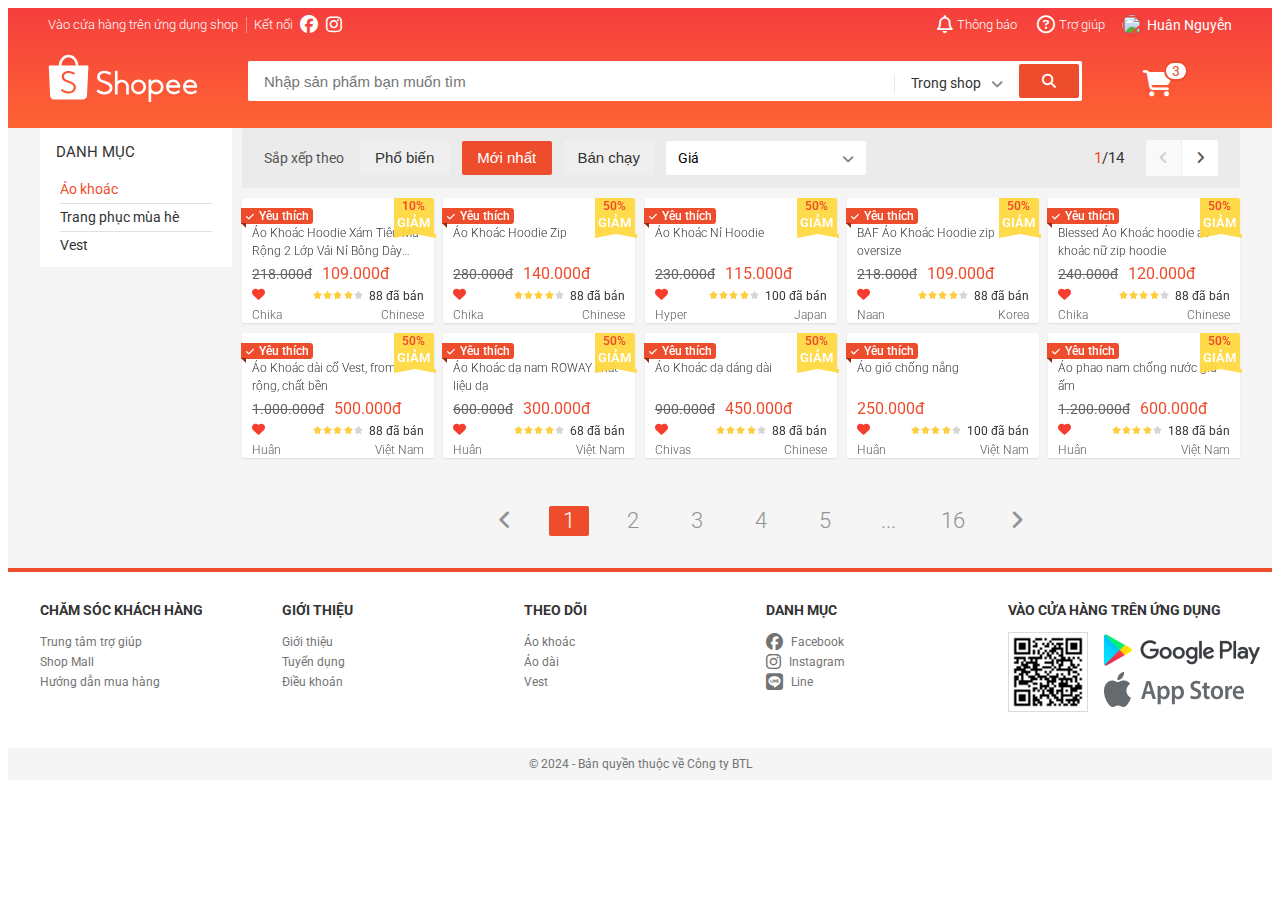
==== index.html @ 50645560 "upsrc" ====
<!DOCTYPE html>
<html lang="en">

<head>
    <meta charset="UTF-8">
    <meta name="viewport" content="width=device-width, initial-scale=1.0">
    <title>Document</title>
    <link rel="stylesheet" href="https://cdnjs.cloudflare.com/ajax/libs/normalize/8.0.1/normalize.min.css"
        integrity="sha512-NhSC1YmyruXifcj/KFRWoC561YpHpc5Jtzgvbuzx5VozKpWvQ+4nXhPdFgmx8xqexRcpAglTj9sIBWINXa8x5w=="
        crossorigin="anonymous" referrerpolicy="no-referrer" />
    <link rel="stylesheet" href="./assest/css/base.css">
    <link rel="stylesheet" href="./assest/css/main.css">
    <link rel="stylesheet" href="./assest/fonts/fontawesome-free-6.6.0-web/css/all.min.css">
    <link href="https://fonts.googleapis.com/css2?family=Roboto&display=swap" rel="stylesheet">


</head>

<body>
    <!-- BEM : block element modifier -->
    <div class="app">
        <header class="header">
            <div class="grid">
                <nav class="header__navbar">
                    <ul class="header__navbar-list">
                        <li class="header__navbar-item header__navbar-item--has-qr header__navbar-item--separate">
                            Vào cửa hàng trên ứng dụng shop
                            <div class="header__qr">
                                <img src="./assest/img/qrcode.png" alt="QR code" class="header__qr-img">
                                <div class="header__qr-apps">
                                    <a href="" class="header__qr-link">
                                        <img src="./assest/img/ggplay.png" alt="Google Play" class="header__qr-download-img">
                                    </a>
                                    <a href="" class="header__qr-link">
                                        <img src="./assest/img/appstore.png" alt="appstore" class="header__qr-download-img">
                                    </a>
                                </div>
                            </div>
                        </li>

                        <li class="header__navbar-item ">
                            <span class="header__navbar-title--no-pointer"> Kết nối</span>
                            <a href="https://www.facebook.com/huan.nguyen.23" class="header__navbar-icon-link">
                                <i class=" header__navbar-icon fa-brands fa-facebook"></i>
                            </a>
                            <a href="https://www.instagram.com/huan.nguyen.23/" class="header__navbar-icon-link">
                                <i class=" header__navbar-icon fa-brands fa-instagram"></i>
                            </a>
                        </li>
                    </ul>
    
                    <ul class="header__navbar-list">
                        <li class="header__navbar-item header__navbar-item--has-notify">
                            <a href="#" class="item-link">
                                <i class=" header__navbar-icon far fa-bell"></i>
                                Thông báo
                            </a>
                            <div class="header__notify">
                                <header class="header__notify-header">
                                    <h3>Thông báo mới</h3>
                                </header>
                                <ul class="header__notify-list">
                                    <li  class="header__notify-item  header__notify-item--viewed">
                                        <a href="" class="header__notify-link">
                                            <img src="https://cdnbiz.abphotos.link/photos/resized/200x120/83-1580794352-myphamohui-lgvina.png" alt="" class="header__notify-img">
                                            <div class="header__notify-info">
                                                <span class="header__notify-name"> Rau sạch quê</span>
                                                <span class="header__notify-descriotion"> Mô tả rau sạch nhà vườn</span> 
                                            </div>
                                        </a>
                                    </li>
                                    <li  class="header__notify-item  header__notify-item--viewed">
                                        <a href="" class="header__notify-link">
                                            <img src="https://cdnbiz.abphotos.link/photos/resized/200x120/83-1580794352-myphamohui-lgvina.png" alt="" class="header__notify-img">
                                            <div class="header__notify-info">
                                                <span class="header__notify-name"> Rau sạch quê</span>
                                                <span class="header__notify-descriotion"> Mô tả rau sạch nhà vườn</span> 
                                            </div>
                                        </a>
                                    </li>
                                </ul>
                                <footer class="header__notify-footer">
                                    <a href="" class="header__notify-footer-btn">Xem tất cả</a>
                                </footer>
                            </div>
                        </li>
                        <li class="header__navbar-item">
                            <a href="#" class="item-link">
                                <i class=" header__navbar-icon far fa-question-circle"></i>
                                Trợ giúp
                            </a>
                        </li>
                        <!-- <li class="header__navbar-item  header__navbar-item--strong  header__navbar-item--separate">Đăng Ký</li>
                        <li class="header__navbar-item  header__navbar-item--strong  ">Đăng Nhập</li> -->
                        <li class="header__navbar-item header__navbar-user">
                            <img src="https://down-vn.img.susercontent.com/file/vn-11134226-7r98o-lpgrcsjmv8t759_tn" alt="" class="header__navbar-user-img">
                            <span class="header__navbar-user-name">Huân Nguyễn</span>
                            
                            <ul class="header__navbar-user-menu">
                                <li class="header__navbar-user-item">
                                    <a href="">Tài khoản của tôi</a>
                                </li>
                                <li class="header__navbar-user-item">
                                    <a href="">Địa chỉ của tôi</a>
                                </li>
                                <li class="header__navbar-user-item">
                                    <a href="">Đơn mua</a>
                                </li>
                                <li class="header__navbar-user-item header__navbar-user-item--separate">
                                    <a href="">Đăng xuất</a>
                                </li>
                            </ul>
                        </li>
                    </ul>
                </nav>
                <!-- Header with search -->
                <div class="header-with-search">
                    <div class="header__logo">
                        <a href="/" class="header__logo-link">
                            <svg class="header__logo-img" viewBox="0 0 192 65" >
                                <g fill-rule="evenodd">
                                    <path fill="#fff" d="M35.6717403 44.953764c-.3333497 2.7510509-2.0003116 4.9543414-4.5823845 6.0575984-1.4379707.6145919-3.36871.9463856-4.896954.8421628-2.3840266-.0911143-4.6237865-.6708937-6.6883352-1.7307424-.7375522-.3788551-1.8370513-1.1352759-2.6813095-1.8437757-.213839-.1790053-.239235-.2937577-.0977428-.4944671.0764015-.1151823.2172535-.3229831.5286218-.7791994.45158-.6616533.5079208-.7446018.5587128-.8221779.14448-.2217688.3792333-.2411091.6107855-.0588804.0243289.0189105.0243289.0189105.0426824.0333083.0379873.0294402.0379873.0294402.1276204.0990653.0907002.0706996.14448.1123887.166248.1287205 2.2265285 1.7438508 4.8196989 2.7495466 7.4376251 2.8501162 3.6423042-.0496401 6.2615109-1.6873341 6.7308041-4.2020035.5160305-2.7675977-1.6565047-5.1582742-5.9070334-6.4908212-1.329344-.4166762-4.6895175-1.7616869-5.3090528-2.1250697-2.9094471-1.7071043-4.2697358-3.9430584-4.0763845-6.7048539.296216-3.8283059 3.8501677-6.6835796 8.340785-6.702705 2.0082079-.004083 4.0121475.4132378 5.937338 1.2244562.6816382.2873109 1.8987274.9496089 2.3189359 1.2633517.2420093.1777159.2898136.384872.1510957.60836-.0774686.12958-.2055158.3350171-.4754821.7632974l-.0029878.0047276c-.3553311.5640922-.3664286.5817134-.447952.7136572-.140852.2144625-.3064598.2344475-.5604202.0732783-2.0600669-1.3839063-4.3437898-2.0801572-6.8554368-2.130442-3.126914.061889-5.4706057 1.9228561-5.6246892 4.4579402-.0409751 2.2896772 1.676352 3.9613243 5.3858811 5.2358503 7.529819 2.4196871 10.4113092 5.25648 9.869029 9.7292478M26.3725216 5.42669372c4.9022893 0 8.8982174 4.65220288 9.0851664 10.47578358H17.2875686c.186949-5.8235807 4.1828771-10.47578358 9.084953-10.47578358m25.370857 11.57065968c0-.6047069-.4870064-1.0948761-1.0875481-1.0948761h-11.77736c-.28896-7.68927544-5.7774923-13.82058185-12.5059489-13.82058185-6.7282432 0-12.2167755 6.13130641-12.5057355 13.82058185l-11.79421958.0002149c-.59136492.0107446-1.06748731.4968309-1.06748731 1.0946612 0 .0285807.00106706.0569465.00320118.0848825H.99995732l1.6812605 37.0613963c.00021341.1031483.00405483.2071562.01173767.3118087.00170729.0236381.003628.0470614.00554871.0704847l.00362801.0782207.00405483.004083c.25545428 2.5789222 2.12707837 4.6560709 4.67201764 4.7519129l.00576212.0055872h37.4122078c.0177132.0002149.0354264.0004298.0531396.0004298.0177132 0 .0354264-.0002149.0531396-.0004298h.0796027l.0017073-.0015043c2.589329-.0706995 4.6867431-2.1768587 4.9082648-4.787585l.0012805-.0012893.0017073-.0350275c.0021341-.0275062.0040548-.0547975.0057621-.0823037.0040548-.065757.0068292-.1312992.0078963-.1964115l1.8344904-37.207738h-.0012805c.001067-.0186956.0014939-.0376062.0014939-.0565167M176.465457 41.1518926c.720839-2.3512494 2.900423-3.9186779 5.443734-3.9186779 2.427686 0 4.739107 1.6486899 5.537598 3.9141989l.054826.1556978h-11.082664l.046506-.1512188zm13.50267 3.4063683c.014933.0006399.014933.0006399.036906.0008531.021973-.0002132.021973-.0002132.044372-.0008531.53055-.0243144.950595-.4766911.950595-1.0271786 0-.0266606-.000853-.0496953-.00256-.0865936.000427-.0068251.000427-.020262.000427-.0635588 0-5.1926268-4.070748-9.4007319-9.09145-9.4007319-5.020488 0-9.091235 4.2081051-9.091235 9.4007319 0 .3871116.022399.7731567.067838 1.1568557l.00256.0204753.01408.1013102c.250022 1.8683731 1.047233 3.5831812 2.306302 4.9708108-.00064-.0006399.00064.0006399.007253.0078915 1.396026 1.536289 3.291455 2.5833031 5.393601 2.9748936l.02752.0053321v-.0027727l.13653.0228215c.070186.0119439.144211.0236746.243409.039031 2.766879.332724 5.221231-.0661182 7.299484-1.1127057.511777-.2578611.971928-.5423827 1.37064-.8429007.128211-.0968312.243622-.1904632.34346-.2781231.051412-.0452164.092372-.083181.114131-.1051493.468898-.4830897.498124-.6543572.215249-1.0954297-.31146-.4956734-.586228-.9179769-.821744-1.2675504-.082345-.1224254-.154023-.2267215-.214396-.3133151-.033279-.0475624-.033279-.0475624-.054399-.0776356-.008319-.0117306-.008319-.0117306-.013866-.0191956l-.00256-.0038391c-.256208-.3188605-.431565-.3480805-.715933-.0970445-.030292.0268739-.131624.1051493-.14997.1245582-1.999321 1.775381-4.729508 2.3465571-7.455854 1.7760208-.507724-.1362888-.982595-.3094759-1.419919-.5184948-1.708127-.8565509-2.918343-2.3826022-3.267563-4.1490253l-.02752-.1394881h13.754612zM154.831964 41.1518926c.720831-2.3512494 2.900389-3.9186779 5.44367-3.9186779 2.427657 0 4.739052 1.6486899 5.537747 3.9141989l.054612.1556978h-11.082534l.046505-.1512188zm13.502512 3.4063683c.015146.0006399.015146.0006399.037118.0008531.02176-.0002132.02176-.0002132.044159-.0008531.530543-.0243144.950584-.4766911.950584-1.0271786 0-.0266606-.000854-.0496953-.00256-.0865936.000426-.0068251.000426-.020262.000426-.0635588 0-5.1926268-4.070699-9.4007319-9.091342-9.4007319-5.020217 0-9.091343 4.2081051-9.091343 9.4007319 0 .3871116.022826.7731567.068051 1.1568557l.00256.0204753.01408.1013102c.250019 1.8683731 1.04722 3.5831812 2.306274 4.9708108-.00064-.0006399.00064.0006399.007254.0078915 1.396009 1.536289 3.291417 2.5833031 5.393538 2.9748936l.027519.0053321v-.0027727l.136529.0228215c.070184.0119439.144209.0236746.243619.039031 2.766847.332724 5.22117-.0661182 7.299185-1.1127057.511771-.2578611.971917-.5423827 1.370624-.8429007.128209-.0968312.243619-.1904632.343456-.2781231.051412-.0452164.09237-.083181.11413-.1051493.468892-.4830897.498118-.6543572.215246-1.0954297-.311457-.4956734-.586221-.9179769-.821734-1.2675504-.082344-.1224254-.154022-.2267215-.21418-.3133151-.033492-.0475624-.033492-.0475624-.054612-.0776356-.008319-.0117306-.008319-.0117306-.013866-.0191956l-.002346-.0038391c-.256419-.3188605-.431774-.3480805-.716138-.0970445-.030292.0268739-.131623.1051493-.149969.1245582-1.999084 1.775381-4.729452 2.3465571-7.455767 1.7760208-.507717-.1362888-.982582-.3094759-1.419902-.5184948-1.708107-.8565509-2.918095-2.3826022-3.267311-4.1490253l-.027733-.1394881h13.754451zM138.32144123 49.7357905c-3.38129629 0-6.14681004-2.6808521-6.23169343-6.04042014v-.31621743c.08401943-3.35418649 2.85039714-6.03546919 6.23169343-6.03546919 3.44242097 0 6.23320537 2.7740599 6.23320537 6.1960534 0 3.42199346-2.7907844 6.19605336-6.23320537 6.19605336m.00172791-15.67913203c-2.21776751 0-4.33682838.7553485-6.03989586 2.140764l-.19352548.1573553V34.6208558c0-.4623792-.0993546-.56419733-.56740117-.56419733h-2.17651376c-.47409424 0-.56761716.09428403-.56761716.56419733v27.6400724c0 .4539841.10583425.5641973.56761716.5641973h2.17651376c.46351081 0 .56740117-.1078454.56740117-.5641973V50.734168l.19352548.1573553c1.70328347 1.3856307 3.82234434 2.1409792 6.03989586 2.1409792 5.27140956 0 9.54473746-4.2479474 9.54473746-9.48802964 0-5.239867-4.2733279-9.48781439-9.54473746-9.48781439M115.907646 49.5240292c-3.449458 0-6.245805-2.7496948-6.245805-6.1425854 0-3.3928907 2.79656-6.1427988 6.245805-6.1427988 3.448821 0 6.24538 2.7499081 6.24538 6.1427988 0 3.3926772-2.796346 6.1425854-6.24538 6.1425854m.001914-15.5438312c-5.28187 0-9.563025 4.2112903-9.563025 9.4059406 0 5.1944369 4.281155 9.4059406 9.563025 9.4059406 5.281657 0 9.562387-4.2115037 9.562387-9.4059406 0-5.1946503-4.280517-9.4059406-9.562387-9.4059406M94.5919049 34.1890939c-1.9281307 0-3.7938902.6198995-5.3417715 1.7656047l-.188189.1393105V23.2574169c0-.4254677-.1395825-.5643476-.5649971-.5643476h-2.2782698c-.4600414 0-.5652122.1100273-.5652122.5643476v29.2834155c0 .443339.1135587.5647782.5652122.5647782h2.2782698c.4226187 0 .5649971-.1457701.5649971-.5647782v-9.5648406c.023658-3.011002 2.4931278-5.4412923 5.5299605-5.4412923 3.0445753 0 5.516841 2.4421328 5.5297454 5.4630394v9.5430935c0 .4844647.0806524.5645628.5652122.5645628h2.2726775c.481764 0 .565212-.0824666.565212-.5645628v-9.5710848c-.018066-4.8280677-4.0440197-8.7806537-8.9328471-8.7806537M62.8459442 47.7938061l-.0053397.0081519c-.3248668.4921188-.4609221.6991347-.5369593.8179812-.2560916.3812097-.224267.551113.1668119.8816949.91266.7358184 2.0858968 1.508535 2.8774525 1.8955369 2.2023021 1.076912 4.5810275 1.646045 7.1017886 1.6975309 1.6283921.0821628 3.6734936-.3050536 5.1963734-.9842376 2.7569891-1.2298679 4.5131066-3.6269626 4.8208863-6.5794607.4985136-4.7841067-2.6143125-7.7747902-10.6321784-10.1849709l-.0021359-.0006435c-3.7356476-1.2047686-5.4904836-2.8064071-5.4911243-5.0426086.1099976-2.4715346 2.4015793-4.3179454 5.4932602-4.4331449 2.4904317.0062212 4.6923065.6675996 6.8557356 2.0598624.4562232.2767364.666607.2256796.9733188-.172263.035242-.0587797.1332787-.2012238.543367-.790093l.0012815-.0019308c.3829626-.5500403.5089793-.7336731.5403767-.7879478.258441-.4863266.2214903-.6738208-.244985-1.0046173-.459427-.3290803-1.7535544-1.0024722-2.4936356-1.2978721-2.0583439-.8211991-4.1863175-1.2199998-6.3042524-1.1788111-4.8198184.1046878-8.578747 3.2393171-8.8265087 7.3515337-.1572005 2.9703036 1.350301 5.3588174 4.5000778 7.124567.8829712.4661613 4.1115618 1.6865902 5.6184225 2.1278667 4.2847814 1.2547527 6.5186944 3.5630343 6.0571315 6.2864205-.4192725 2.4743234-3.0117991 4.1199394-6.6498372 4.2325647-2.6382344-.0549182-5.2963324-1.0217793-7.6043603-2.7562084-.0115337-.0083664-.0700567-.0519149-.1779185-.1323615-.1516472-.1130543-.1516472-.1130543-.1742875-.1300017-.4705335-.3247898-.7473431-.2977598-1.0346184.1302162-.0346012.0529875-.3919333.5963776-.5681431.8632459"></path>
                                </g>
                            </svg>
                        </a>
                    </div>

                    <div class="header__search">
                        <div class="header__search-input-wrap">
                            <input type="text" class="header__search-input" placeholder="Nhập sản phẩm bạn muốn tìm">
                            <!-- Search history -->
                            <div class="header__search-history">
                                <h3 class="header__search-history-heading">Lịch sử tìm kiếm</h3>
                                <ul class="header__search-history-list">
                                    <li class="header__search-history-item">
                                        <a href="">Kem dưỡng da</a>
                                    </li>
                                    <li class="header__search-history-item">
                                        <a href="">Kem trị mụn</a>
                                    </li>
                                </ul>
                            </div>
                        </div>
                        <div class="header__search-select">
                            <span class="header__search-select-label">Trong shop</span>
                            <i class="header__search-select-icon fas fa-angle-down"></i>

                            <ul class="header__search-option">
                                <li class="header__search-option-item header__search-option-item--active">
                                    <span>Trong shop</span>
                                    <i class="fas fa-check"></i>
                                </li>

                                <li class="header__search-option-item">
                                    <span>Ngoài shop</span>
                                    <i class="fas fa-check"></i>
                                </li>
                            </ul>
                        </div>

                        <button class="header__search-btn">
                            <i class="header__search-btn-icon fas fa-search"></i>
                        </button>
                    </div>
                    <!-- Cart layout -->
                    <div class="header__cart">
                        <div class="header__cart-wrap">
                            <i class="header__cart-icon fas fa-shopping-cart"></i>
                            <span class="header__cart-notice">3</span>

                            <!-- No cart: header__cart-list--no-cart -->
                            <div class="header__cart-list ">
                                <img src="./assest/img/no_cart.png" alt="" class="header__cart-no-cart-img">
                                <span class="header__cart-list-no-cart-msg">
                                    Chưa có sản phẩm
                                </span>

                                <h4 class="header__cart-heading">Sản phẩm đã thêm vào giỏ</h4>
                                <ul class="header__cart-list-item">
                                    <!-- Cart item -->
                                    <li class="header__cart-item">
                                        <img src="./assest/img/ao_polo.png" alt="" class="header__cart-img">
                                        <div class="header__cart-item-info">
                                            <div class="header__cart-item-head">
                                                <h5 class="header__cart-item-name">Áo polo</h5>
                                               <div class="header__cart-item-price-wrap">
                                                    <span class="header__cart-item-price">500.000đ</span>
                                                    <span class="header__cart-item-multiply">x</span>
                                                    <span class="header__cart-item-qnt">2</span>
                                               </div>
                                            </div>
                                            <div class="header__cart-item-body">
                                                <span class="header__cart-item-description">
                                                    Phân loại: Bạc
                                                </span>
                                                <span class="header__cart-item-remove">xóa</span>
                                            </div>
                                        </div>
                                    </li>
                                    <li class="header__cart-item">
                                        <img src="./assest/img/mult.png" alt="" class="header__cart-img">
                                        <div class="header__cart-item-info">
                                            <div class="header__cart-item-head">
                                                <h5 class="header__cart-item-name">Mũ sky</h5>
                                               <div class="header__cart-item-price-wrap">
                                                    <span class="header__cart-item-price">150.000đ</span>
                                                    <span class="header__cart-item-multiply">x</span>
                                                    <span class="header__cart-item-qnt">1</span>
                                               </div>
                                            </div>
                                            <div class="header__cart-item-body">
                                                <span class="header__cart-item-description">
                                                    Phân loại: Bạc
                                                </span>
                                                <span class="header__cart-item-remove">xóa</span>
                                            </div>
                                        </div>
                                    </li>
                                    <li class="header__cart-item">
                                        <img src="./assest/img/aol1.png" alt="" class="header__cart-img">
                                        <div class="header__cart-item-info">
                                            <div class="header__cart-item-head">
                                                <h5 class="header__cart-item-name">Áo thun</h5>
                                               <div class="header__cart-item-price-wrap">
                                                    <span class="header__cart-item-price">400.000đ</span>
                                                    <span class="header__cart-item-multiply">x</span>
                                                    <span class="header__cart-item-qnt">2</span>
                                               </div>
                                            </div>
                                            <div class="header__cart-item-body">
                                                <span class="header__cart-item-description">
                                                    Phân loại: Bạc
                                                </span>
                                                <span class="header__cart-item-remove">xóa</span>
                                            </div>
                                        </div>
                                    </li>
                                    <li class="header__cart-item">
                                        <img src="./assest/img/so_mi.png" alt="" class="header__cart-img">
                                        <div class="header__cart-item-info">
                                            <div class="header__cart-item-head">
                                                <h5 class="header__cart-item-name">Áo sơ mi kiểu Âu</h5>
                                               <div class="header__cart-item-price-wrap">
                                                    <span class="header__cart-item-price">1000.000đ</span>
                                                    <span class="header__cart-item-multiply">x</span>
                                                    <span class="header__cart-item-qnt">1</span>
                                               </div>
                                            </div>
                                            <div class="header__cart-item-body">
                                                <span class="header__cart-item-description">
                                                    Phân loại: Vàng
                                                </span>
                                                <span class="header__cart-item-remove">xóa</span>
                                            </div>
                                        </div>
                                    </li>
                                    <li class="header__cart-item">
                                        <img src="./assest/img/quan_jean.png" alt="" class="header__cart-img">
                                        <div class="header__cart-item-info">
                                            <div class="header__cart-item-head">
                                                <h5 class="header__cart-item-name">Quần jean</h5>
                                               <div class="header__cart-item-price-wrap">
                                                    <span class="header__cart-item-price">450.000đ</span>
                                                    <span class="header__cart-item-multiply">x</span>
                                                    <span class="header__cart-item-qnt">1</span>
                                               </div>
                                            </div>
                                            <div class="header__cart-item-body">
                                                <span class="header__cart-item-description">
                                                    Phân loại: Vàng
                                                </span>
                                                <span class="header__cart-item-remove">xóa</span>
                                            </div>
                                        </div>
                                    </li>
                                    <li class="header__cart-item">
                                        <img src="./assest/img/ao_polo.png" alt="" class="header__cart-img">
                                        <div class="header__cart-item-info">
                                            <div class="header__cart-item-head">
                                                <h5 class="header__cart-item-name">Áo polonam</h5>
                                               <div class="header__cart-item-price-wrap">
                                                    <span class="header__cart-item-price">550.000đ</span>
                                                    <span class="header__cart-item-multiply">x</span>
                                                    <span class="header__cart-item-qnt">1</span>
                                               </div>
                                            </div>
                                            <div class="header__cart-item-body">
                                                <span class="header__cart-item-description">
                                                    Phân loại: Bạc
                                                </span>
                                                <span class="header__cart-item-remove">xóa</span>
                                            </div>
                                        </div>
                                    </li>
                                </ul>

                                <a href="#" class="header__cart-view-cart btn btn--primary">Xem giỏ hàng</a>
                            </div>
                        </div>
                        
                    </div>
                </div>
            </div>
        </header>

        <div class="app__container">
            <div class="grid">
                <div class="grid__row app__content">
                    <div class="grid__column-2">
                        <nav class="category">
                            <h3 class="category__heading"> Danh mục</h3>
            
                            <ul class="category-list">
                                <li class="category-item category-item--active">
                                    <a href="" class="category-item__link">Áo khoác</a>
                                </li>
                                <li class="category-item">
                                    <a href="" class="category-item__link">Trang phục mùa hè </a>
                                </li>
                                <li class="category-item">
                                    <a href="" class="category-item__link">Vest</a>
                                </li>
                            </ul>
                        </nav>
                    </div>

                    <div class="grid__column-10">
                        <div class="home-filter">
                            <span class="home-filter__label">Sắp xếp theo</span>
                            <button class="home-filter__btn btn">Phổ biến</button>
                            <button class="home-filter__btn btn btn--primary">Mới nhất</button>
                            <button class="home-filter__btn btn">Bán chạy</button>

                            <div class="select-input">
                                <span class="select-input__label">Giá</span>
                                <i class="select-input__icon fas fa-angle-down"></i>
                                
                                <!-- List options -->
                                <ul class="select-input__list">
                                    <li class="select-input__item">
                                        <a href="" class="select-input__link">Giá: Thấp đến cao </a>
                                    </li>
                                    <li class="select-input__item">
                                        <a href="" class="select-input__link">Giá: Cao đến thấp </a>
                                    </li>
                                </ul>
                            </div>

                            <div class="home-filter__page">
                                <span class="home-filter__page-num">
                                    <span class="home-filter__page-current">1</span>/14
                                </span>

                                <div class="home-filter__page-control">
                                    <a href="" class="home-filter__page-btn home-filter__page-btn--disabled">
                                        <i class="home-filter__page-icon fas fa-angle-left"></i>                                
                                    </a>
                                    <a href="" class="home-filter__page-btn">
                                        <i class="home-filter__page-icon fas fa-angle-right"></i>                                
                                    </a>
                                </div>
                            </div>
                        </div>

                        <div class="home-product">
                            <!-- Frid -> Row ->Column -->
                            <div class="grid__row">
                                <!-- Product item -->
                                <div class="grid__column-2-4">
                                    <a class="home-product-item" href="#">
                                        <img src="https://down-vn.img.susercontent.com/file/vn-11134201-7r98o-lz706egcjfs14b_tn.webp" alt="" class="home-product-item__img">
                                        <h4 class="home-product-item__name"> Áo Khoác Hoodie Xám Tiêu Mũ Rộng 2 Lớp Vải Nỉ Bông Dày Dặn Cao Cấp</h4>
                                        <div class="home-product-item__price">
                                            <span class="home-product-item__price-old">218.000đ</span>
                                            <span class="home-product-item__price-current">109.000đ</span>
                                        </div>
                                        <div class="home-product-item__action">
                                            <span class="home-product-item__heart  home-product-item__heart--liked">
                                                <i class="home-product-item__heart-icon-fill fas fa-heart"></i>
                                                <i class="home-product-item__heart-icon-empty far fa-heart"></i>
                                            </span>
                                            <div class="home-product-item__rating">
                                                <i class=" home-product-item__star--gold fas fa-star"></i>
                                                <i class=" home-product-item__star--gold fas fa-star"></i>
                                                <i class=" home-product-item__star--gold fas fa-star"></i>
                                                <i class=" home-product-item__star--gold fas fa-star"></i>
                                                <i class="fas fa-star"></i>
                                            </div>
                                            <span class="home-product-item__sold">88 đã bán</span>
                                        </div>
                                        <div class="home-product-item__origin">
                                            <span class="home-product-item__brand">Chika</span>
                                            <span class="home-product-item__origin-name">Chinese</span>
                                        </div>
                                        <div class="home-product-item__favourite">
                                            <i class="fas fa-check"></i>
                                            <span>Yêu thích</span>
                                        </div>
                                        <div class="home-product-item__sale-off">
                                            <span class="home-product-item__sale-off-percent">10%</span>
                                            <span class="home-product-item__sale-off-label">GIẢM</span>
                                        </div>
                                    </a>
                                </div>
                                
                                <div class="grid__column-2-4">
                                    <a class="home-product-item" href="#">
                                        <img src="https://down-vn.img.susercontent.com/file/vn-11134207-7r98o-lzf19x0hjo9t24_tn.webp" alt="" class="home-product-item__img">
                                        <h4 class="home-product-item__name"> Áo Khoác Hoodie Zip</h4>
                                        <div class="home-product-item__price">
                                            <span class="home-product-item__price-old">280.000đ</span>
                                            <span class="home-product-item__price-current">140.000đ</span>
                                        </div>
                                        <div class="home-product-item__action">
                                            <span class="home-product-item__heart  home-product-item__heart--liked">
                                                <i class="home-product-item__heart-icon-fill fas fa-heart"></i>
                                                <i class="home-product-item__heart-icon-empty far fa-heart"></i>
                                            </span>
                                            <div class="home-product-item__rating">
                                                <i class=" home-product-item__star--gold fas fa-star"></i>
                                                <i class=" home-product-item__star--gold fas fa-star"></i>
                                                <i class=" home-product-item__star--gold fas fa-star"></i>
                                                <i class=" home-product-item__star--gold fas fa-star"></i>
                                                <i class="fas fa-star"></i>
                                            </div>
                                            <span class="home-product-item__sold">88 đã bán</span>
                                        </div>
                                        <div class="home-product-item__origin">
                                            <span class="home-product-item__brand">Chika</span>
                                            <span class="home-product-item__origin-name">Chinese</span>
                                        </div>
                                        <div class="home-product-item__favourite">
                                            <i class="fas fa-check"></i>
                                            <span>Yêu thích</span>
                                        </div>
                                        <div class="home-product-item__sale-off">
                                            <span class="home-product-item__sale-off-percent">50%</span>
                                            <span class="home-product-item__sale-off-label">GIẢM</span>
                                        </div>
                                    </a>
                                </div>
                                <div class="grid__column-2-4">
                                    <a class="home-product-item" href="#">
                                        <img src="https://down-vn.img.susercontent.com/file/vn-11134201-7r98o-lz03to6kw2mlec_tn.webp" alt="" class="home-product-item__img">
                                        <h4 class="home-product-item__name"> Áo Khoác Nỉ Hoodie</h4>
                                        <div class="home-product-item__price">
                                            <span class="home-product-item__price-old">230.000đ</span>
                                            <span class="home-product-item__price-current">115.000đ</span>
                                        </div>
                                        <div class="home-product-item__action">
                                            <span class="home-product-item__heart  home-product-item__heart--liked">
                                                <i class="home-product-item__heart-icon-fill fas fa-heart"></i>
                                                <i class="home-product-item__heart-icon-empty far fa-heart"></i>
                                            </span>
                                            <div class="home-product-item__rating">
                                                <i class=" home-product-item__star--gold fas fa-star"></i>
                                                <i class=" home-product-item__star--gold fas fa-star"></i>
                                                <i class=" home-product-item__star--gold fas fa-star"></i>
                                                <i class=" home-product-item__star--gold fas fa-star"></i>
                                                <i class="fas fa-star"></i>
                                            </div>
                                            <span class="home-product-item__sold">100 đã bán</span>
                                        </div>
                                        <div class="home-product-item__origin">
                                            <span class="home-product-item__brand">Hyper</span>
                                            <span class="home-product-item__origin-name">Japan</span>
                                        </div>
                                        <div class="home-product-item__favourite">
                                            <i class="fas fa-check"></i>
                                            <span>Yêu thích</span>
                                        </div>
                                        <div class="home-product-item__sale-off">
                                            <span class="home-product-item__sale-off-percent">50%</span>
                                            <span class="home-product-item__sale-off-label">GIẢM</span>
                                        </div>
                                    </a>
                                </div>
                                <div class="grid__column-2-4">
                                    <a class="home-product-item" href="#">
                                        <img src="https://down-vn.img.susercontent.com/file/cn-11134207-7r98o-lyqeu7i2porm9e_tn.webp" alt="" class="home-product-item__img">
                                        <h4 class="home-product-item__name"> BAF Áo Khoác Hoodie zip oversize</h4>
                                        <div class="home-product-item__price">
                                            <span class="home-product-item__price-old">218.000đ</span>
                                            <span class="home-product-item__price-current">109.000đ</span>
                                        </div>
                                        <div class="home-product-item__action">
                                            <span class="home-product-item__heart  home-product-item__heart--liked">
                                                <i class="home-product-item__heart-icon-fill fas fa-heart"></i>
                                                <i class="home-product-item__heart-icon-empty far fa-heart"></i>
                                            </span>
                                            <div class="home-product-item__rating">
                                                <i class=" home-product-item__star--gold fas fa-star"></i>
                                                <i class=" home-product-item__star--gold fas fa-star"></i>
                                                <i class=" home-product-item__star--gold fas fa-star"></i>
                                                <i class=" home-product-item__star--gold fas fa-star"></i>
                                                <i class="fas fa-star"></i>
                                            </div>
                                            <span class="home-product-item__sold">88 đã bán</span>
                                        </div>
                                        <div class="home-product-item__origin">
                                            <span class="home-product-item__brand">Naan</span>
                                            <span class="home-product-item__origin-name">Korea</span>
                                        </div>
                                        <div class="home-product-item__favourite">
                                            <i class="fas fa-check"></i>
                                            <span>Yêu thích</span>
                                        </div>
                                        <div class="home-product-item__sale-off">
                                            <span class="home-product-item__sale-off-percent">50%</span>
                                            <span class="home-product-item__sale-off-label">GIẢM</span>
                                        </div>
                                    </a>
                                </div>
                                <div class="grid__column-2-4">
                                    <a class="home-product-item" href="#">
                                        <img src="https://down-vn.img.susercontent.com/file/sg-11134201-7rdx8-lz6617pu0lqe2b_tn.webp" alt="" class="home-product-item__img">
                                        <h4 class="home-product-item__name"> Blessed Áo Khoác hoodie áo khoác nữ zip hoodie</h4>
                                        <div class="home-product-item__price">
                                            <span class="home-product-item__price-old">240.000đ</span>
                                            <span class="home-product-item__price-current">120.000đ</span>
                                        </div>
                                        <div class="home-product-item__action">
                                            <span class="home-product-item__heart  home-product-item__heart--liked">
                                                <i class="home-product-item__heart-icon-fill fas fa-heart"></i>
                                                <i class="home-product-item__heart-icon-empty far fa-heart"></i>
                                            </span>
                                            <div class="home-product-item__rating">
                                                <i class=" home-product-item__star--gold fas fa-star"></i>
                                                <i class=" home-product-item__star--gold fas fa-star"></i>
                                                <i class=" home-product-item__star--gold fas fa-star"></i>
                                                <i class=" home-product-item__star--gold fas fa-star"></i>
                                                <i class="fas fa-star"></i>
                                            </div>
                                            <span class="home-product-item__sold">88 đã bán</span>
                                        </div>
                                        <div class="home-product-item__origin">
                                            <span class="home-product-item__brand">Chika</span>
                                            <span class="home-product-item__origin-name">Chinese</span>
                                        </div>
                                        <div class="home-product-item__favourite">
                                            <i class="fas fa-check"></i>
                                            <span>Yêu thích</span>
                                        </div>
                                        <div class="home-product-item__sale-off">
                                            <span class="home-product-item__sale-off-percent">50%</span>
                                            <span class="home-product-item__sale-off-label">GIẢM</span>
                                        </div>
                                    </a>
                                </div>
                                <div class="grid__column-2-4">
                                    <a class="home-product-item" href="#">
                                        <img src="	https://down-vn.img.susercontent.com/file/sg-11134298-7rbnl-lo7wc9qwyn8z02_tn.webp" alt="" class="home-product-item__img">
                                        <h4 class="home-product-item__name"> Áo Khoác dài cổ Vest, from rộng, chất bền</h4>
                                        <div class="home-product-item__price">
                                            <span class="home-product-item__price-old">1.000.000đ</span>
                                            <span class="home-product-item__price-current">500.000đ</span>
                                        </div>
                                        <div class="home-product-item__action">
                                            <span class="home-product-item__heart  home-product-item__heart--liked">
                                                <i class="home-product-item__heart-icon-fill fas fa-heart"></i>
                                                <i class="home-product-item__heart-icon-empty far fa-heart"></i>
                                            </span>
                                            <div class="home-product-item__rating">
                                                <i class=" home-product-item__star--gold fas fa-star"></i>
                                                <i class=" home-product-item__star--gold fas fa-star"></i>
                                                <i class=" home-product-item__star--gold fas fa-star"></i>
                                                <i class=" home-product-item__star--gold fas fa-star"></i>
                                                <i class="fas fa-star"></i>
                                            </div>
                                            <span class="home-product-item__sold">88 đã bán</span>
                                        </div>
                                        <div class="home-product-item__origin">
                                            <span class="home-product-item__brand">Huân</span>
                                            <span class="home-product-item__origin-name">Việt Nam</span>
                                        </div>
                                        <div class="home-product-item__favourite">
                                            <i class="fas fa-check"></i>
                                            <span>Yêu thích</span>
                                        </div>
                                        <div class="home-product-item__sale-off">
                                            <span class="home-product-item__sale-off-percent">50%</span>
                                            <span class="home-product-item__sale-off-label">GIẢM</span>
                                        </div>
                                    </a>
                                </div>
                                <div class="grid__column-2-4">
                                    <a class="home-product-item" href="#">
                                        <img src="	https://down-vn.img.susercontent.com/file/sg-11134298-7rdw8-m15fe6kc5akzdc_tn.webp" alt="" class="home-product-item__img">
                                        <h4 class="home-product-item__name"> Áo Khoác dạ nam ROWAY chất liệu dạ</h4>
                                        <div class="home-product-item__price">
                                            <span class="home-product-item__price-old">600.000đ</span>
                                            <span class="home-product-item__price-current">300.000đ</span>
                                        </div>
                                        <div class="home-product-item__action">
                                            <span class="home-product-item__heart  home-product-item__heart--liked">
                                                <i class="home-product-item__heart-icon-fill fas fa-heart"></i>
                                                <i class="home-product-item__heart-icon-empty far fa-heart"></i>
                                            </span>
                                            <div class="home-product-item__rating">
                                                <i class=" home-product-item__star--gold fas fa-star"></i>
                                                <i class=" home-product-item__star--gold fas fa-star"></i>
                                                <i class=" home-product-item__star--gold fas fa-star"></i>
                                                <i class=" home-product-item__star--gold fas fa-star"></i>
                                                <i class="fas fa-star"></i>
                                            </div>
                                            <span class="home-product-item__sold">68 đã bán</span>
                                        </div>
                                        <div class="home-product-item__origin">
                                            <span class="home-product-item__brand">Huân</span>
                                            <span class="home-product-item__origin-name">Việt Nam</span>
                                        </div>
                                        <div class="home-product-item__favourite">
                                            <i class="fas fa-check"></i>
                                            <span>Yêu thích</span>
                                        </div>
                                        <div class="home-product-item__sale-off">
                                            <span class="home-product-item__sale-off-percent">50%</span>
                                            <span class="home-product-item__sale-off-label">GIẢM</span>
                                        </div>
                                    </a>
                                </div>
                                <div class="grid__column-2-4">
                                    <a class="home-product-item" href="#">
                                        <img src="	https://down-vn.img.susercontent.com/file/vn-11134207-7r98o-ll30pf7t9yvxc5_tn.webp" alt="" class="home-product-item__img">
                                        <h4 class="home-product-item__name"> Áo Khoác dạ dáng dài</h4>
                                        <div class="home-product-item__price">
                                            <span class="home-product-item__price-old">900.000đ</span>
                                            <span class="home-product-item__price-current">450.000đ</span>
                                        </div>
                                        <div class="home-product-item__action">
                                            <span class="home-product-item__heart  home-product-item__heart--liked">
                                                <i class="home-product-item__heart-icon-fill fas fa-heart"></i>
                                                <i class="home-product-item__heart-icon-empty far fa-heart"></i>
                                            </span>
                                            <div class="home-product-item__rating">
                                                <i class=" home-product-item__star--gold fas fa-star"></i>
                                                <i class=" home-product-item__star--gold fas fa-star"></i>
                                                <i class=" home-product-item__star--gold fas fa-star"></i>
                                                <i class=" home-product-item__star--gold fas fa-star"></i>
                                                <i class="fas fa-star"></i>
                                            </div>
                                            <span class="home-product-item__sold">88 đã bán</span>
                                        </div>
                                        <div class="home-product-item__origin">
                                            <span class="home-product-item__brand">Chivas</span>
                                            <span class="home-product-item__origin-name">Chinese</span>
                                        </div>
                                        <div class="home-product-item__favourite">
                                            <i class="fas fa-check"></i>
                                            <span>Yêu thích</span>
                                        </div>
                                        <div class="home-product-item__sale-off">
                                            <span class="home-product-item__sale-off-percent">50%</span>
                                            <span class="home-product-item__sale-off-label">GIẢM</span>
                                        </div>
                                    </a>
                                </div>
                                <div class="grid__column-2-4">
                                    <a class="home-product-item" href="#">
                                        <img src="	https://down-vn.img.susercontent.com/file/vn-11134207-7r98o-lvffrc2363d9c7_tn.webp" alt="" class="home-product-item__img">
                                        <h4 class="home-product-item__name"> Áo gió chống nắng</h4>
                                        <div class="home-product-item__price">
                                            <!-- <span class="home-product-item__price-old">218.000đ</span> -->
                                            <span class="home-product-item__price-current">250.000đ</span>
                                        </div>
                                        <div class="home-product-item__action">
                                            <span class="home-product-item__heart  home-product-item__heart--liked">
                                                <i class="home-product-item__heart-icon-fill fas fa-heart"></i>
                                                <i class="home-product-item__heart-icon-empty far fa-heart"></i>
                                            </span>
                                            <div class="home-product-item__rating">
                                                <i class=" home-product-item__star--gold fas fa-star"></i>
                                                <i class=" home-product-item__star--gold fas fa-star"></i>
                                                <i class=" home-product-item__star--gold fas fa-star"></i>
                                                <i class=" home-product-item__star--gold fas fa-star"></i>
                                                <i class="fas fa-star"></i>
                                            </div>
                                            <span class="home-product-item__sold">100 đã bán</span>
                                        </div>
                                        <div class="home-product-item__origin">
                                            <span class="home-product-item__brand">Huân</span>
                                            <span class="home-product-item__origin-name">Việt Nam</span>
                                        </div>
                                        <div class="home-product-item__favourite">
                                            <i class="fas fa-check"></i>
                                            <span>Yêu thích</span>
                                        </div>
                                        <!-- <div class="home-product-item__sale-off">
                                            <span class="home-product-item__sale-off-percent">50%</span>
                                            <span class="home-product-item__sale-off-label">GIẢM</span>
                                        </div> -->
                                    </a>
                                </div>
                                <div class="grid__column-2-4">
                                    <a class="home-product-item" href="#">
                                        <img src="https://down-vn.img.susercontent.com/file/vn-11134207-7ras8-m0o6ahmtv2j349_tn.webp" alt="" class="home-product-item__img">
                                        <h4 class="home-product-item__name"> Áo phao nam chống nước giữ ấm</h4>
                                        <div class="home-product-item__price">
                                            <span class="home-product-item__price-old">1.200.000đ</span>
                                            <span class="home-product-item__price-current">600.000đ</span>
                                        </div>
                                        <div class="home-product-item__action">
                                            <span class="home-product-item__heart  home-product-item__heart--liked">
                                                <i class="home-product-item__heart-icon-fill fas fa-heart"></i>
                                                <i class="home-product-item__heart-icon-empty far fa-heart"></i>
                                            </span>
                                            <div class="home-product-item__rating">
                                                <i class=" home-product-item__star--gold fas fa-star"></i>
                                                <i class=" home-product-item__star--gold fas fa-star"></i>
                                                <i class=" home-product-item__star--gold fas fa-star"></i>
                                                <i class=" home-product-item__star--gold fas fa-star"></i>
                                                <i class="fas fa-star"></i>
                                            </div>
                                            <span class="home-product-item__sold">188 đã bán</span>
                                        </div>
                                        <div class="home-product-item__origin">
                                            <span class="home-product-item__brand">Huân</span>
                                            <span class="home-product-item__origin-name">Việt Nam</span>
                                        </div>
                                        <div class="home-product-item__favourite">
                                            <i class="fas fa-check"></i>
                                            <span>Yêu thích</span>
                                        </div>
                                        <div class="home-product-item__sale-off">
                                            <span class="home-product-item__sale-off-percent">50%</span>
                                            <span class="home-product-item__sale-off-label">GIẢM</span>
                                        </div>
                                    </a>
                                </div>
                            </div>
                        </div>

                        <ul class="pagination home-product__pagination">
                            <li class="pagination-item">
                                <a href="" class="pagination-item__link">
                                    <i class="pagination-item__icon fas fa-angle-left"></i>
                                </a>
                            </li>
                            <li class="pagination-item pagination-item--active">
                                <a href="" class="pagination-item__link">1</a>
                            </li>
                            <li class="pagination-item">
                                <a href="" class="pagination-item__link">2</a>
                            </li>
                            <li class="pagination-item">
                                <a href="" class="pagination-item__link">3</a>
                            </li>
                            <li class="pagination-item">
                                <a href="" class="pagination-item__link">4</a>
                            </li>
                            <li class="pagination-item">
                                <a href="" class="pagination-item__link">5</a>
                            </li><li class="pagination-item">
                                <a href="" class="pagination-item__link">...</a>
                            </li><li class="pagination-item">
                                <a href="" class="pagination-item__link">16</a>
                            </li>
                            <li class="pagination-item">
                                <a href="" class="pagination-item__link">
                                    <i class="pagination-item__icon fas fa-angle-right"></i>
                                </a>
                            </li>
                        </ul>
                    </div>
                </div>
            </div>
        </div>

        <footer class="footer">
            <div class="grid">
                <div class="grid__row ">
                    <div class="grid__column-2-4">
                        <h3 class="footer__heading">Chăm sóc khách hàng</h3>
                        <ul class="footer-list">
                            <li class="footer-item">
                                <a href="" class="footer-item__link">Trung tâm trợ giúp</a>
                            </li>
                            <li class="footer-item">
                                <a href="" class="footer-item__link">Shop Mall</a>
                            </li>
                            <li class="footer-item">
                                <a href="" class="footer-item__link">Hướng dẫn mua hàng</a>
                            </li>
                        </ul>
                    </div>
                    <div class="grid__column-2-4">
                        <h3 class="footer__heading">Giới thiệu</h3>
                        <ul class="footer-list">
                            <li class="footer-item">
                                <a href="" class="footer-item__link">Giới thiệu</a>
                            </li>
                            <li class="footer-item">
                                <a href="" class="footer-item__link">Tuyển dụng</a>
                            </li>
                            <li class="footer-item">
                                <a href="" class="footer-item__link">Điều khoản</a>
                            </li>
                        </ul>
                    </div>
                   
                    <div class="grid__column-2-4">
                        <h3 class="footer__heading">Theo dõi</h3>
                        <ul class="footer-list">
                            <li class="footer-item">
                                <a href="" class="footer-item__link">Áo khoác</a>
                            </li>
                            <li class="footer-item">
                                <a href="" class="footer-item__link">Áo dài</a>
                            </li>
                            <li class="footer-item">
                                <a href="" class="footer-item__link">Vest</a>
                            </li>
                        </ul>
                    </div>

                    <div class="grid__column-2-4">
                        <h3 class="footer__heading">Danh mục</h3>
                        <ul class="footer-list">
                            <li class="footer-item">
                                <a href="https://www.facebook.com/duy.phc.8904" class="footer-item__link">
                                <i class="footer-item__icon fab fa-facebook"></i>
                                    Facebook
                                </a>
                            </li>
                            <li class="footer-item">
                                <a href="" class="footer-item__link">
                                <i class="footer-item__icon fab fa-instagram"></i>
                                    Instagram
                                </a>
                            </li>
                            <li class="footer-item">
                                <a href="" class="footer-item__link">
                                <i class="footer-item__icon fab fa-line"></i>
                                    Line
                                </a>
                            </li>
                        </ul>
                    </div>

                    <div class="grid__column-2-4">
                        <h3 class="footer__heading">Vào cửa hàng trên ứng dụng</h3>
                        <div class="footer__download">
                            <img src="./assest/img/qrcode.png" alt="Download QR" class="footer__download-qr">
                            <div class="footer__download-apps">
                                <a href="" class="footer__download-app-link">
                                    <img src="./assest/img/ggplay.png" alt="Google Play" class="footer__download-app-icon">
                                </a>
                                <a href="" class="footer__download-app-link">
                                    <img src="./assest/img/appstore.png" alt="Appstore" class="footer__download-app-icon">
                                </a>

                            </div>
                        </div>
                    </div>
                </div>
                
            </div>
            <div class="footer__bottom">
                <div class="grid">
                    <p class="footer__text">© 2024 - Bản quyền thuộc về Công ty BTL</p>
                </div>
            </div>
        </footer>
    </div>
    <!-- modal layout-->
    <!-- <div class="modal">
        <div class="modal__overlay">

        </div>
        <div class="modal__body">    -->
            <!-- Register form -->
            <!-- <div class="auth-form">
                <div class="auth-form__container">
                    <div class="auth-form__header">
                        <h3 class="auth-form__heading"> Đăng Ký</h3>
                        <span class="auth-form__switch-btn">Đăng Nhập</span>
                    </div>
                    
                    <div class="auth-form__form">
                        <div class="auth-form__group">
                            <input type="text" class="auth-form__input" placeholder="Nhập email của bạn">
                        </div>
                        <div class="auth-form__group">
                            <input type="password" class="auth-form__input" placeholder="Nhập pass">
                        </div>
                        <div class="auth-form__group">
                            <input type="password" class="auth-form__input" placeholder="Nhập lại pass">
                        </div>
                    </div>

                    <div class="auth-form__aside">
                        <p class="auth-form__policy-text">
                            Bằng việc đăng kí, bạn đã đồng ý với Shop về 
                            <a href="" class="auth-form__text-link">Điều khoản dịch vụ</a>
                            <a href="" class="auth-form__text-link">Chính sách bảo mật</a>
                        </p>
                    </div>

                    <div class="auth-form__controls">
                        <button class="btn btn--normal auth-form__controls-back">Trở lại</button>
                        <button class="btn btn--primary ">Đăng Ký</button>
                    </div>
                </div>

                <div class="auth-form__socials">
                    <a href="" class="auth-form__socials--facebook btn btn--size-s btn--with-icon">
                        <i class="auth-form__socials-icon fab fa-facebook-square"></i>
                        <span class="auth-form__socials-title">
                        Kết nối với facebook
                        </span>
                    </a>
                    <a href="" class="auth-form__socials--google btn btn--size-s btn--with-icon">
                        <i class="auth-form__socials-icon fab fa-google"></i>
                       
                        <span class="auth-form__socials-title">
                             Kết nối với Google
                        </span>
                    </a>
                </div>
            </div>   -->

            <!-- Login form -->
            <!-- <div class="auth-form">
                <div class="auth-form__container">
                    <div class="auth-form__header">
                        <h3 class="auth-form__heading">Đăng Nhập</h3>
                        <span class="auth-form__switch-btn">Đăng Ký</span>
                    </div>
                    
                    <div class="auth-form__form">
                        <div class="auth-form__group">
                            <input type="text" class="auth-form__input" placeholder="Nhập email của bạn">
                        </div>
                        <div class="auth-form__group">
                            <input type="password" class="auth-form__input" placeholder="Nhập pass">
                        </div>
                        
                    </div>

                    <div class="auth-form__aside">
                        <div class="auth-form__help">
                            <a href="" class="auth-form__help-link auth-form__help-forgot">Quên mật khẩu</a>
                            <span class="auth-form__help-separate"></span>
                            <a href="" class="auth-form__help-link ">Cần trợ giúp?</a>
                        </div>
                    </div>

                    <div class="auth-form__controls">
                        <button class="btn btn--normal auth-form__controls-back">Trở lại</button>
                        <button class="btn btn--primary ">Đăng Nhập</button>
                    </div>
                </div>

                <div class="auth-form__socials">
                    <a href="" class="auth-form__socials--facebook btn btn--size-s btn--with-icon">
                        <i class="auth-form__socials-icon fab fa-facebook-square"></i>
                        <span class="auth-form__socials-title">
                            Kết nối với facebook
                        </span>
                    </a>
                    <a href="" class="auth-form__socials--google btn btn--size-s btn--with-icon">
                        <i class="auth-form__socials-icon fab fa-google"></i>
                       
                        <span class="auth-form__socials-title">
                            Kết nối với Google
                        </span>
                    </a>
                </div>
            </div>
        </div>
    </div> -->
</body>

</html>
---- assest/css/base.css ----
:root {
    --primary-color:#ee4d2d;
    --white-color:#fff;
    --black-color:#000;
    --text-color:#333;
    --border-color: #dbdbdb;
    --star-gold-color: #ffce3e;

    --header-height:120px;
    --navbar-height:34px;
    --header-with-search-height: calc(var(--header-height) - var(--navbar-height));
}

* {
    box-sizing: inherit;
    /* inherit : ke thua */
}

html {
    font-size: 62.5%;
    line-height: 1.6rem; 
    font-family: "Roboto", sans-serif;
    box-sizing: border-box;
}

p {
    font-size: 1rem;
    /*1 rem = 10 px do fz = 62,5 %  */
}
/* .roboto-regular {
    font-weight: 400;
    font-style: normal;
  } */
/* Résponsive */

.grid {
    width: 1200px;
    max-width: 100%;
    margin: 0 auto;
}

.gird__full-width {
    width: 100%;
}

.grid__row {
    display: flex;
    flex-wrap: wrap;
    margin-left: -5px;
    margin-right: -5px;
}

.grid__column-2 {
    padding-left: 5px;
    padding-right: 5px;
    width: 16.6667%;
}

.grid__column-2-4 {
    padding-left: 5px;
    padding-right: 5px;
    width: 20%;
}

.grid__column-10 {
    padding-left: 5px;
    padding-right: 5px;
    width: 83.3333%;
}

/* Animation */
@keyframes fadeIn {
    from {
        opacity: 0;
    }
    to {
        opacity: 1;
    }
}

@keyframes growth {
    from {
        transform: scale(var(--growth-from));
    }
    to {
        transform: scale(var(--growth-to));
    }
}

/* modal */
.modal {
    position: fixed;
    top: 0;
    right: 0;bottom: 0;left: 0;
    display: flex;
    animation: fadeIn linear 0.1s;
}
.modal__overlay {
    position: absolute;
    width: 100%;
    height: 100%;
    background-color: rgba(0,0 , 0, 0.4);
}

.modal__body {
    --growth-from: 0.7;
    --growth-to: 1;
    margin: auto;
    position: relative;
    z-index: 1;
    animation: growth linear 0.1s;
}

/* Button Style */
.btn {
    min-width: 124px;
    height: 34px;
    text-decoration: none;
    border: none;
    border-radius: 2px;
    font-size: 1.5rem;
    padding: 0 12px;
    outline: none;
    cursor: pointer;
    color: var(--text-color);
    display: inline-flex;
    justify-content: center;
    align-items:center ;
    line-height: 1.6rem;
}

.btn.btn--normal:hover {
    background-color: rgba( 0, 0, 0, 0.05);
}

.btn.btn--size-s {
    height: 32px;
    font-size: 12px;
    padding: 0 8px;
}

.btn.btn--primary {
    color: var(--white-color);
    background-color: var(--primary-color);
    
}

.btn.btn--disabled {
    color: #ccc;
    cursor: default;
    background-color: #b9b9b9;
}

/* Selection */

.select-input {
    position: relative;
    min-width: 200px;
    height: 34px;
    padding: 0 12px;
    border-radius: 2px;
    background-color: var(--white-color);
    display: flex;
    align-items: center;
    justify-content: space-between;
}

.select-input__label {
    font-size: 1.4rem;

}

.select-input__icon {
    font-size: 1.4rem;
    color: rgb(131, 131, 131);
    position: relative;
    top: 1px;
}

.select-input:hover .select-input__list {
    display: block;
}

.select-input__list {
    position: absolute;
    left: 0;
    right: 0;
    top: 25px;
    border-radius: 2px;
    background-color: var(--white-color);
    padding: 8px 16px;
    list-style: none;
    display: none;
    z-index: 1;
}

.select-input__link {
    font-size: 1.4rem;
    color: var(--text-color);
    text-decoration: none;
    display: block;
    padding: 4px 0;
}

.select-input__link:hover {
    color: var(--primary-color);
}

/* pagination */
.pagination {
    display: flex;
    align-items: center;
    justify-content: center;
    list-style: none;
}

.pagination-item {
    margin: 0 12px;
}

.pagination-item--active .pagination-item__link {
    background-color: var(--primary-color);
    color: var(--white-color);
}

.pagination-item--active .pagination-item__link:hover {
    background-color: #ed5c3f;
}

.pagination-item__link {
    --height:30px;
    display: block;
    font-weight: 300;
    text-decoration: none;
    font-size: 2.2rem;
    color: #939393;
    min-width: 40px;
    height: var(--height);
    line-height: var(--height);
    text-align: center;
    border-radius: 2px;
}
---- assest/css/main.css ----
.header {
    height: var(--header-height);
    background-image: linear-gradient(0, #fe6433 ,#f53e3d);
}

.header__navbar {
    display: flex;
    justify-content: space-between;
}

.header__navbar-list {
    list-style: none;
    padding-left: 0;
    margin: 4px 0 0 0 ;
    display: flex;
}

.header__navbar-item {
    margin: 0 8px ;
    position: relative;
    min-height: 26px;
}

.header__navbar-user {
    display: flex;
    justify-items: center;

}

.header__navbar-user-img {
    width: 22px;
    height: 22px;
    border-radius:50%;
    border: 1px solid rgba(0, 0, 0, 0.1);
}

.header__navbar-user:hover .header__navbar-user-menu {
    display: block;
}

.header__navbar-user-name {
    margin-left: 4px;
    font-size: 1.4rem;
    font-weight: 400;
}

.header__navbar-user-menu {
    position: absolute;
    z-index: 1;
    padding-left: 0;
    top: calc(100% + 6px);
    right: 0;
    width: 160px;
    border-radius: 2px;
    background-color: var(--white-color);
    list-style: none;
    box-shadow: 0 1px 2px #e0e0e0;
    display: none;
}

.header__navbar-user-menu::before {
    content: "";
    border-width:20px 26px;
    border-style:solid;
    border-color: transparent transparent var(--white-color) transparent;
    position: absolute;
    right: 4px;
    top: -29px;
}

.header__navbar-user-menu::after {
    content: "";
    display: block;
    position: absolute;
    top: -8px;
    right: 0;
    width: 70%;
    height: 8px;
    
}

.header__navbar-user-item {

}

.header__navbar-user-item--separate {
    border-top: 1px solid rgba(0, 0, 0, 0.05);
}

.header__navbar-user-item a {
    text-decoration: none;
    color: var(--text-color);
    font-size: 1.4rem;
    display: block;
    padding: 8px 16px;
}

.header__navbar-user-item a:first-child {
    border-bottom-right-radius:2px ;
    border-bottom-left-radius: 2px;
}

.header__navbar-user-item a:first-child {
    border-top-right-radius:2px ;
    border-top-left-radius: 2px;
}

.header__navbar-user-item a:hover {
    background-color: #fafafa;
}

.header__navbar-item--has-qr:hover .header__qr {
    display: block;
}

.header__navbar-item--has-notify:hover .header__notify {
    display: block;
}

.header__navbar-item,
.item-link {
    display: inline-block;
    font-size: 1.3rem;
    color: var(--white-color);
    text-decoration: none;
    font-weight: 300;
}

.header__navbar-item,
.item-link,
.header__navbar-icon-link {
    display: flex;
    align-items: center;
}

.header__navbar-item:hover,
.header__navbar-icon-link:hover,
.item-link:hover {
    cursor: pointer;
    color:  rgba(255,255 , 255 , 0.7);
}

.header__navbar-item--strong {
    font-weight: 400;
}

.header__navbar-item--separate::after {
    content:  "";
    display: block;
    color: #fff;
    position: absolute;
    height: 16px;
    border-left: 1px solid #FB9086;
    right: -9px;
    top: 50%;
    transform: translateY(-50%);
}

.header__navbar-icon-link {
    color: var(--white-color);
    text-decoration: none;
}

.header__navbar-icon-link:nth-child(2) {
    margin-left: 3px;
}

.header__navbar-icon {
    font-size: 1.8rem;
    margin: 0 4px;
}

.header__navbar-title--no-pointer {
    cursor: text;
    color: var(--white-color);
}
/* Header QR code */

.header__qr {
    width: 186px;
    position: absolute;
    background-color: var(--white-color);
    left: 0;
    top: 118%;
    padding: 8px;
    border-radius: 2px;
    display: none;
    animation: fadeIn ease-in .3s;
    z-index: 1;
    box-shadow: 0 1px 2px rgba(0, 0, 0 ,0.1);
}

.header__qr::before {
    position: absolute;
    width: 100%;
    left: 0;
    top: -16px;
    height: 20px;
    content: "";
    display: block;
}

.header__qr-img {
    width: 100%;
}

.header__qr-apps {
    display: flex;
    justify-content: space-between;
}

.header__qr-link:nth-child(1) {
    margin-left: 11px;
}

.header__qr-link:nth-child(2) {
    margin-right: 11px;
}

.header__qr-download-img {
    height: 15px;
}

/* Header notification */
.header__notify {
    position: absolute;
    top: 118%;
    right: 0;
    width: 404px;
    border-radius: 2px;
    border: 1px solid rgba(0, 0, 0 ,0.1);
    background-color: var(--white-color);
    cursor: default;
    transform-origin: calc(100% - 32px) top;
    animation: headerNotifyGrowth ease-in 0.2s;
    will-change: opacity, transform;
    display: none;
    z-index: 2;
}

.header__notify::before {
    content: "";
    border-width:20px 26px;
    border-style:solid;
    border-color: transparent transparent var(--white-color) transparent;
    position: absolute;
    right: 4px;
    top: -29px;
}

.header__notify::after {
    content: "";
    display: block;
    position: absolute;
    right: 0;
    top: -12px;
    width: 90px;
    height: 20px;
}

@keyframes headerNotifyGrowth {
    from {
        opacity: 0;
        transform: scale(0);
    }
    to {
        opacity: 1;
        transform: scale(1);
    }
}

.header__notify-header {
    height: 40px;
    background-color: var(--white-color);
    
}

.header__notify-header h3 {
    color: #999;
    margin: 0 0 0 12px;
    font-weight: 400;
    font-size: 1.4rem;
    line-height: 40px; 
    /* cursor: text; */
    user-select: none;
    /* -webkit-user-select: auto; */
    
}

.header__notify-list {
    padding-left: 0;

}

.header__notify-item {
    display: flex;
}

.header__notify-item:hover {
    background-color: #f7f7f7;
}

.header__notify-item--viewed {
    background:rgba(238, 77, 45 , 0.08);
}

.header__notify-link {
    display: flex;
    width: 100%;
    padding: 12px;
    text-decoration: none;
    
}

.header__notify-img {
    width: 48px;
    object-fit: contain;
}

.header__notify-info {
    margin-left: 12px;
}

.header__notify-name {
    display: block;
    font-size: 1.4rem;
    color: var(--back-color);
    font-weight: 400;
    line-height: 1.8rem;
}

.header__notify-descriotion {
    display: block;
    font-size: 1.2rem;
    line-height: 1.6rem;
    color: #756F6E;
    margin-top: 4px;
}

.header__notify-footer {
    display: flex;
}

.header__notify-footer-btn {
    text-decoration: none;
    color: var(--text-color);
    width: 100%;
    padding: 8px 0;
    margin: auto;
    font-size: 1.4rem;
    font-weight: 400;
    text-align: center;
    display: block;
}

/* authen modal */

.auth-form {
    width: 500px;
    border-radius: 5px;
    overflow: hidden;
    background-color: var(--white-color);
}

.auth-form__container {
    padding: 0 32px;

}

.auth-form__header {
    display: flex;
    align-items: center;
    justify-content: space-between;
    padding: 0 12px;
    margin-top: 10px;
}

.auth-form__heading {
    font-size: 2.2rem;
    font-weight: 400;
    color: var(--text-color);

}

.auth-form__switch-btn {
    font-size: 1.6rem;
    font-weight: 400;
    color: var(--primary-color);
    cursor: pointer;
}

/* .auth-form__form {
} */

.auth-form__input {
    width: 100%;
    height: 40px;
    margin-top: 16px;
    padding: 0 12px;
    font-size: 1.4rem;
    border-radius: 2px;
    border: 1px solid var(--border-color);
    outline: none;
}

.auth-form__input:focus {
    border-color: #888;
}

.auth-form__aside {
    margin-top: 18px;
}

.auth-form__policy-text {
    font-size: 1.2rem;
    line-height: 1.8rem;
    text-align: center;
    padding: 0 12px;
}

.auth-form__text-link {
    color: var(--primary-color);
    text-decoration: none;

}

.auth-form__controls {
    display: flex;
    justify-content:flex-end; 
    margin-top: 80px;
}

.auth-form__controls-back {
    margin-right: 8px;
}

.auth-form__socials {
    background-color: #f5f5f5;
    padding: 16px 36px;  
    display: flex;
    justify-content: space-between;
    margin-top: 22px;
}

.auth-form__socials-icon {
    font-size: 1.8rem;
}

.auth-form__socials--facebook {
    color: var(--white-color);
    background-color: #3a5a98;
}

.auth-form__socials--facebook
.auth-form__socials-icon {
    color: var(--white-color);
}

.auth-form__socials-title {
    margin: 0 36px;
}

.auth-form__socials--google {
    background-color: var(--white-color);
    color: #666;

}

.auth-form__help {
    display: flex;
    justify-content: flex-end;
}

.auth-form__help-link {
    font-size: 1.4rem;
    text-decoration: none;
    color: #939393;
}

.auth-form__help-separate {
    display: block;
    height: 22px;
    margin: 1px 16px 0;
    border-left: 1px solid var(--border-color);
}

.auth-form__help-forgot {
    color: var(--primary-color);
}
/* header with search */
.header-with-search {
     height: var(--header-with-search-height);
     display: flex;
     align-items: center;
     margin: 0 8px;
}

.header__logo {
    width: 200px;
}

.header__logo-link {
    color :transparent;
    text-decoration: none;
}

.header__logo-img {
    width: 150px;
    color: var(--white-color);
}

.header__search {
    flex: 1;
    border-radius: 2px;
    display: flex;
    background-color: var(--white-color);
    height: 40px;
    align-items: center;

}

.header__cart {
    width: 150px;
    text-align: center;
}

.header__cart-wrap {
    position: relative;
    display: inline-block;
    padding: 0 12px;
    cursor: pointer;
}

.header__cart-icon {
    font-size: 2.6rem;
    color: var(--white-color);
    margin-top: 6px;
}

.header__cart-wrap:hover .header__cart-list {
    display: block;
}

.header__cart-list {
    position: absolute;
    top: calc(100% + 4px);
    right: 1px;
    background-color: var(--white-color);
    width: 400px;
    border-radius: 2px;
    box-shadow: 0 1px 3.125rem 0 rgba(0, 0, 0, 0.2);
    display: none;
    animation: fadeIn ease-in 0.2s;
    cursor: default;
    margin-top: 2px;
    z-index: 1;
}
/*  header cart */

.header__cart-heading {
    text-align: left;
    margin: 8px 0 8px 12px;
    font-size: 1.4rem;
    color: #999;
    font-weight: 400;
}

.header__cart-list-item {
    padding-left: 0;
    list-style: none;
    height: 50vh; 
    /* view port */
    overflow-y: auto;
}

.header__cart-item {
    display: flex;
    align-items: center;
}

.header__cart-item:hover {
    background-color: #f8f8f8;
}

.header__cart-img {
    width: 42px;
    height: 42px;
    margin: 12px;
    border: 1px solid #e8e8e8 ;
}

.header__cart-item-info {
    width: 100%;
    margin-right: 12px;
}

.header__cart-item-head {
    display: flex;
    align-items: center;
    justify-content: space-between;
    margin-top: 12px;
}

.header__cart-item-name {
    font-size: 1.4rem;
    line-height: 2rem;
    max-height: 4rem;
    font-weight: 500;
    color: var(--text-color);
    margin: 0;
    overflow: hidden;
    flex: 1;
    padding-right: 16px;
    display: -webkit-box;
    -webkit-box-orient: vertical;
    -webkit-line-clamp: 2;
    text-align: left;
}

.header__cart-item-price {
    font-size: 1.4rem;
    font-weight: 500;
    color: var(--primary-color);
}

.header__cart-item-multiply {
    font-size: 0.9rem;
    margin: 0 4px;
    color: #757575;

}

.header__cart-item-qnt {
    font-size: 1.2rem;
    color: #757575;
}

.header__cart-item-body {
    display: flex;
    justify-content: space-between;
}

.header__cart-item-description {
    color: #757575;
    font-size: 1.2rem;
    font-weight: 300;
}

.header__cart-item-remove {
    color: var(--text-color);
    font-size: 1.4rem;
}

.header__cart-item-remove:hover {
    cursor: pointer;
    color: var(--primary-color);
}

.header__cart-view-cart {
    float: right;
    margin: 0 12px 12px 0;
}

.header__cart-view-cart:hover {
    background-color: #f05d41;
}




.header__cart-list::after {
    cursor: pointer;
    content: "";
    position: absolute;
    right: 3px;
    top: -24px;
    border-width: 16px 20px ;
    border-style: solid;
    border-color: transparent transparent var(--white-color) transparent;
}

.header__cart-list--no-cart {
    padding: 24px 0;
    margin-top: 1px;
}

.header__cart-list--no-cart .header__cart-no-cart-img,
.header__cart-list--no-cart .header__cart-list-no-cart-msg {
    display: block;
    margin-left: auto;
    margin-right: auto;
}

.header__cart-no-cart-img {
    width: 54%;
    display: none;
}

.header__cart-list-no-cart-msg {
    display: none;
    /* display: block; */
    font-size: 1.4rem;
    margin-top: 14px;
    color: var(--text-color);
}

.header__cart-notice {
    position: absolute;
    padding: 1px 6px;
    font-size: 1.4rem;
    line-height: 1.4rem;
    border-radius: 10px;
    top: -4px;
    right: -4px;
    border: 2px solid #ee4d2d;
    color: var(--primary-color);
    background-color: var(--white-color);
}

.header__search-input-wrap {
    flex:1;
    height: 100%;
    position: relative;
}
.header__search-input {
    width: 100%;
    height: 100%;
    border: none;
    outline: none;
    font-size: 1.5rem;
    color: var(--text-color);
    padding: 0 16px;
    border-radius: 2px;
}

.header__search-select {
    border-left: 1px solid #e8e8e8;
    padding-left: 16px;
    position: relative;
    cursor: pointer;
    margin-top: 5px;
    
}

.header__search-select-label {
    font-size: 1.4rem;
    color: var(--text-color);    
}

.header__search-select-icon {
    font-size: 1.4rem;
    color: rgb(131, 131, 131);
    margin: 0 16px 0 8px;
    position: relative;
    top: 1px;

}

.header__search-btn{
    background-color: var(--primary-color);
    border: none;
    height: 34px;
    width: 60px;
    border-radius: 2px;
    margin-right: 3px;
    outline: none;
}

.header__search-btn:hover {
    cursor: pointer;
    background-color: #fb6445;
}

.header__search-btn-icon {
    font-size: 1.4rem;
    color: var(--white-color);
}

.header__search-select:hover .header__search-option {
    display: block;
}

.header__search-option {
    position: absolute;
    right: 0;
    top: calc(100% + 1.5px);
    width: 120%;
    list-style: none;
    box-shadow: 0 1px 2px #e0e0e0;
    padding-left: 0;
    border-radius: 2px;
    display: none;
    animation: fadeIn ease-in 0.2s;
    z-index: 1;
}

.header__search-option::after {
    content: "";
    display: block;
    width: 100%;
    height: 10px;
    /* background-color: red; */
    position: absolute;
    top: -10px;
    left: 0;
} 

.header__search-option-item {
    background-color: var(--white-color);
    padding: 8px 8px;
}

.header__search-option-item:first-child {
    border-top-left-radius: 2px ;
    border-top-right-radius: 2px;
}

.header__search-option-item:last-child {
    border-bottom-left-radius: 2px ;
    border-bottom-right-radius: 2px;
}

.header__search-option-item:hover {
    background-color: #fafafa;
    cursor: pointer;
}

.header__search-option-item span {
    font-size: 1.4rem;
    color: var(--text-color);
    margin-left: 8px;
}

.header__search-option-item i {
    font-size: 1.2rem;
    color: var(--primary-color);
    margin-left:  12px;
    display: none;
}

.header__search-option-item--active i {
    display: inline-block;
}

.header__search-input:focus ~ .header__search-history {
    display: block;
}

/* Search history */

.header__search-history {
    position: absolute;
    top: calc(100% + 2px) ;
    left: 0;
    width: calc(100% - 16px);
    background-color: var(--white-color);
    border-radius: 2px;
    box-shadow: 0 1px 5px rgb(189, 188, 188);
    display: none;
    overflow: hidden;
    z-index: 1;
}

.header__search-history-heading {
    margin: 6px 12px;
    font-size: 1.4rem;
    color: #999;
    font-weight: 400;
}

.header__search-history-list {
    padding-left: 0;
    list-style: none;
    margin: 6px 0 0 ;
}

.header__search-history-item {
    height: 38px;
    padding: 0 12px;
}

.header__search-history-item:hover {
    background-color: #fafafa;
}

.header__search-history-item a {
    text-decoration: none;
    font-size: 1.4rem;
    line-height: 38px;
    color: var(--text-color);
    display: block;
}

/* App container */
.app__container {
    background-color: #f5f5f5;
}

.app_content {
    padding-top: 36px;
}

.category {
    border-radius: 2px;
    background-color: var(--white-color);
}

.category__heading {
    color: var(--text-color);
    font-size: 1.5rem;
    font-weight: 400;
    padding: 16px 16px 0;
    margin-top: 0;
    text-transform: uppercase;
}

.category-list {
    padding:0 0 8px 0;
    list-style: none;
}

.category-item {
    position: relative;
}

.category-item:first-child::before {
    display: none;
}

.category-item::before {
    content: "";
    border-top: 1px solid #e1e1e1;
    position: absolute;
    top: 0;
    left: 20px;
    right: 20px;
}

.category-item--active .category-item__link {
    color: var(--primary-color);
}

.category-item__link {
    position: relative;
    font-size: 1.4rem;
    color: var(--text-color);
    text-decoration: none;
    padding: 6px 20px;
    display: block;
}

.category-item__link:hover {
    color: var(--primary-color);
}

/* Home sort + filter */
.home-filter {
    display: flex;
    align-items: center;
    padding: 12px 22px;
    border-radius: 2px;
    background-color: rgba(0, 0, 0, 0.04);
}

.home-filter__label {
    font-size: 1.4rem;
    color: #555;
    margin-right: 16px;
}

.home-filter__btn {
    min-width: 90px;
    margin-right: 12px;
}

.home-filter__page {
    display: flex;
    align-items: center;
    margin-left: auto;
}

.home-filter__page-num {
    font-size: 1.5rem;
    color: var(--text-color);
    margin-right: 22px;

}

.home-filter__page-current {
    color: var(--primary-color);
}

.home-filter__page-control {
    border-radius: 2px;
    overflow: hidden;
    display: flex;
    width: 72px;
    height: 36px;
}

.home-filter__page-btn {
    flex: 1;
    display: flex;
    background-color: var(--white-color);
    text-decoration: none;
}

.home-filter__page-btn--disabled {
    cursor: default;
    background-color: #f9f9f9;
}

.home-filter__page-btn--disabled .home-filter__page-icon {
    color: #CCC;
}

.home-filter__page-btn:first-child {
    border-right: 1px solid #eee;
}

.home-filter__page-icon {
    margin: auto;
    font-size: 1.4rem;
    color: #555;
}
/* Product item */
.home-product {
    margin-bottom: 10px;
}

.home-product-item {
    display: block;
    position: relative;
    margin-top: 10px;
    text-decoration: none;
    background-color: var(--white-color);
    border-radius: 2px;
    box-shadow: 0 0.1rem 0.2rem 0 rgba(0, 0, 0, 0.1);
    transition: transform ease-in 0.1s;
    will-change: transform;
}

.home-product-item:hover {
    transform: translateY(-1px);
    box-shadow: 0 0.1rem 2rem 0 rgba(0, 0, 0, 0.05);
}

.home-product-item__img {
    padding-top: 3px;
    width: 100%;
    background-repeat: no-repeat;
    background-size: contain;
    background-position: top center;
    border-top-left-radius: 2px;
    border-top-right-radius: 2px;
}

.home-product-item__name {
    font-size: 1.2rem;
    font-weight: 300;
    color: var(--text-color);
    line-height: 1.8rem;
    /* padding: 0 10px; */
    height: 3.6rem;
    margin: 10px 10px 6px;
    overflow: hidden;
    display: block;
    display: -webkit-box;
    -webkit-box-orient: vertical;
    -webkit-line-clamp: 2;
}

.home-product-item__price {
    display: flex;
    align-items: baseline;
    flex-wrap: wrap;
}

.home-product-item__price-old {
    margin-left: 10px;
    font-size: 1.4rem;
    color: #666;
    text-decoration: line-through;
}

.home-product-item__price-current {
    font-size: 1.6rem;
    color: var(--primary-color);
    margin-left: 10px;
}

.home-product-item__action {
    display: flex;
    justify-content: space-between;
    margin: 6px 10px 0;
}

.home-product-item__heart {
    font-size: 1.3rem;
}

i.home-product-item__heart-icon-fill {
    color: #f63d30;
    display: none;
}

.home-product-item__heart--liked .home-product-item__heart-icon-fill {
    display: block;
}

.home-product-item__heart--liked .home-product-item__heart-icon-empty {
    display: none;
}

.home-product-item__rating {
    font-size: 1rem;
    transform: scale(0.8);
    transform-origin: right;
    color: #d5d5d5;
    margin: -1px 0 0 auto;
}

.home-product-item__star--gold {
    color: var(--star-gold-color);
}

.home-product-item__sold {
    font-size: 1.2rem;
    color: var(--text-color);
    margin-left: 6px;
}

.home-product-item__origin {
    display: flex;
    margin: 3px  10px 0;
    font-size: 1.2rem;
    color: #595959;
    font-weight: 300 ;
}

.home-product-item__brand {

}

.home-product-item__origin-name {
    margin-left: auto;
}

.home-product-item__favourite {
    position: absolute;
    top: 10px;
    left: -1px;
    color: var(--primary-color);
    background-color: currentColor;
    font-size: 1.2rem;
    font-weight: 500;
    line-height: 1.6rem;
    padding-right: 4px;
    border-top-right-radius:3px;
    border-bottom-right-radius:3px;
}

.home-product-item__favourite span {
    color: var(--white-color);

}

.home-product-item__favourite::after {
    content: "";
    position: absolute;
    left: 0;
    bottom: -4px;
    border-top: 5px solid currentColor;
    border-left: 5px solid transparent;
    filter: brightness(60%);
}

.home-product-item__favourite i {
    color: var(--white-color);
    font-size: 0.9rem;
    margin: 0 2px 0 5px;
}

.home-product-item__sale-off {
    position: absolute;
    right: 0;
    top: 0;
    width: 40px;
    height: 36px;
    background-color: rgba(255, 216, 64, 0.94);
    text-align: center;
    border-top-right-radius: 2px;
}

.home-product-item__sale-off::after{
    content: "";
    position: absolute;
    left: 0;
    bottom: -4px;
    border-width: 0 21px 4px;
    border-style: solid;
    border-color: transparent rgba(255, 216, 64, 0.94) transparent rgba(255, 216, 64, 0.94);
}

.home-product-item__sale-off-percent {
    color:#ee4d2d;
    font-weight: 600;
    font-size: 1.2rem;
    line-height: 1.2rem;
    position: relative;
    top: 1px;
}

.home-product-item__sale-off-label {
    color: var(--white-color);
    font-size: 1.3rem;
    line-height: 1.3rem;
    position: relative;
    top: 2px;
    font-weight: 600;
}

.home-product__pagination {
    margin: 48px 0 32px 0;
}

/* footer */

.footer {
    padding-top: 16px;
    border-top: 4px solid var(--primary-color);
    background-color: var(--white-color);
    /* display: flex; */
}

.footer__heading {
    font-size: 1.4rem;
    text-transform: uppercase;
    color: var(--text-color);
}

.footer-list {
    padding-left: 0;
    list-style: none;
}

.footer-item__link {
    text-decoration: none;
    font-size: 1.2rem;
    color: #737373;
    padding: 2px 0;
    display: flex;
    align-items: center;
}

.footer-item__link:hover {
    color: var(--primary-color);
}

.footer-item__icon {
    font-size: 1.7rem;
    margin: -1px 8px 0 0;
}

.footer__download {
    display: flex;
}

.footer__download-qr {
    width: 80px;
    height: 80px;
    border: 1px solid var(--border-color);
}

.footer__download-apps {
    flex: 1;
    margin-left: 16px;
    display: flex;
    flex-direction: column;
    justify-content: center;
}

.footer__download-app-img {
    height: 18px;   
}

.footer__download-app-link {
    color: transparent;
    text-decoration: none;
}

.footer__bottom {
    padding: 8px 0;
    background-color: #f5f5f5;
    margin-top: 36px;
}

.footer__text {
    margin: 0;
    text-align: center;
    font-size: 1.2rem;
    color: #737373;
}
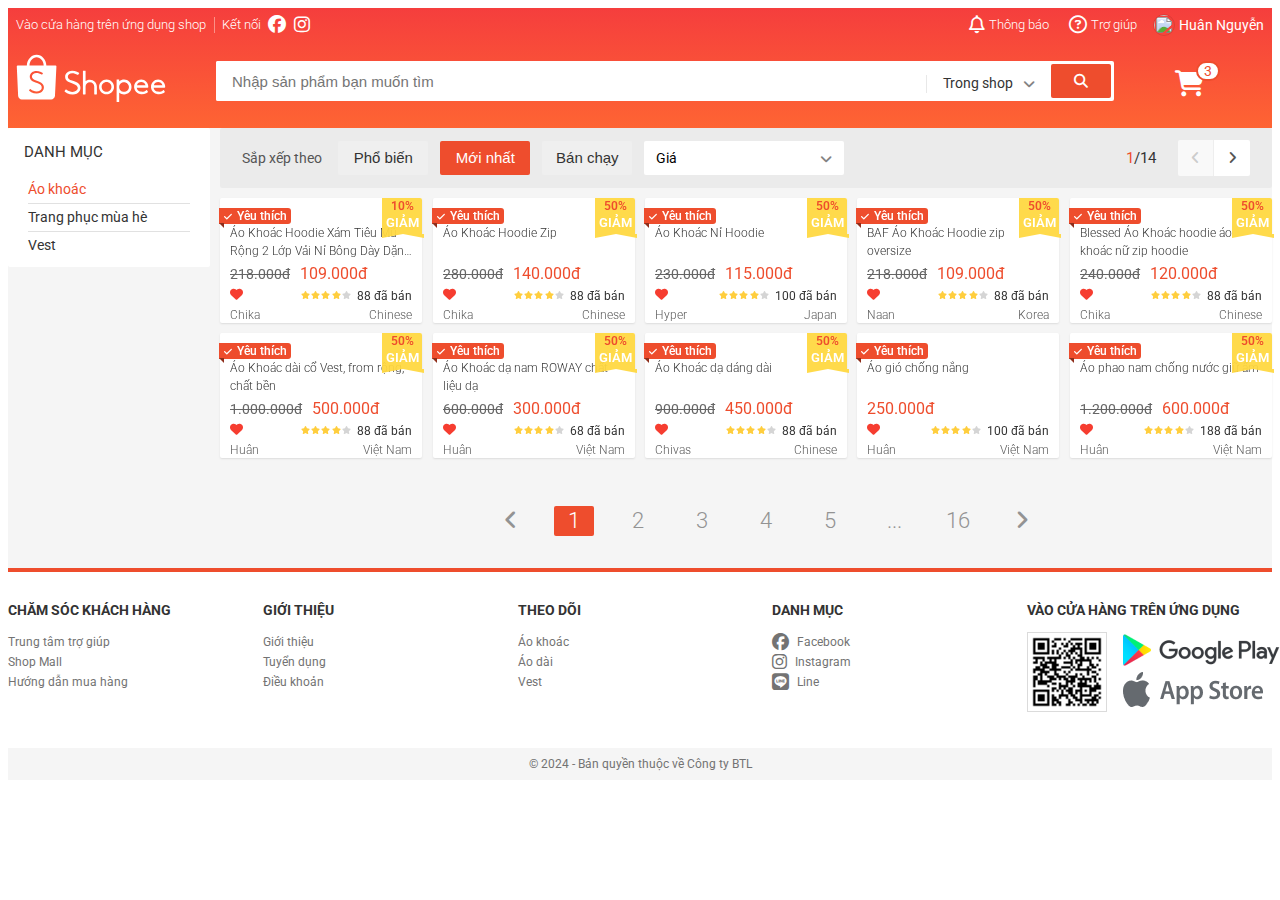
==== commit bbf130ef: "first update" ====
--- a/index.html
+++ b/index.html
@@ -10,6 +10,8 @@
         crossorigin="anonymous" referrerpolicy="no-referrer" />
     <link rel="stylesheet" href="./assest/css/base.css">
     <link rel="stylesheet" href="./assest/css/main.css">
+    <link rel="stylesheet" href="./assest/css/grid.css">
+    <link rel="stylesheet" href="./assest/css/responsive.css">
     <link rel="stylesheet" href="./assest/fonts/fontawesome-free-6.6.0-web/css/all.min.css">
     <link href="https://fonts.googleapis.com/css2?family=Roboto&display=swap" rel="stylesheet">
 
@@ -20,8 +22,8 @@
     <!-- BEM : block element modifier -->
     <div class="app">
         <header class="header">
-            <div class="grid">
-                <nav class="header__navbar">
+            <div class="grid wide">
+                <nav class="header__navbar hide-on-mobile-tablet">
                     <ul class="header__navbar-list">
                         <li class="header__navbar-item header__navbar-item--has-qr header__navbar-item--separate">
                             Vào cửa hàng trên ứng dụng shop
@@ -115,7 +117,7 @@
                 </nav>
                 <!-- Header with search -->
                 <div class="header-with-search">
-                    <div class="header__logo">
+                    <div class="header__logo hide-on-tablet">
                         <a href="/" class="header__logo-link">
                             <svg class="header__logo-img" viewBox="0 0 192 65" >
                                 <g fill-rule="evenodd">
@@ -304,7 +306,7 @@
         </header>
 
         <div class="app__container">
-            <div class="grid">
+            <div class="grid wide">
                 <div class="grid__row app__content">
                     <div class="grid__column-2">
                         <nav class="category">
@@ -325,7 +327,7 @@
                     </div>
 
                     <div class="grid__column-10">
-                        <div class="home-filter">
+                        <div class="home-filter hide-on-mobile-tablet">
                             <span class="home-filter__label">Sắp xếp theo</span>
                             <button class="home-filter__btn btn">Phổ biến</button>
                             <button class="home-filter__btn btn btn--primary">Mới nhất</button>
@@ -767,7 +769,7 @@
         </div>
 
         <footer class="footer">
-            <div class="grid">
+            <div class="grid wide">
                 <div class="grid__row ">
                     <div class="grid__column-2-4">
                         <h3 class="footer__heading">Chăm sóc khách hàng</h3>
@@ -856,7 +858,7 @@
                 
             </div>
             <div class="footer__bottom">
-                <div class="grid">
+                <div class="grid wide">
                     <p class="footer__text">© 2024 - Bản quyền thuộc về Công ty BTL</p>
                 </div>
             </div>
--- a/assest/css/base.css
+++ b/assest/css/base.css
@@ -9,6 +9,7 @@
     --header-height:120px;
     --navbar-height:34px;
     --header-with-search-height: calc(var(--header-height) - var(--navbar-height));
+    
 }
 
 * {
@@ -32,16 +33,6 @@
     font-style: normal;
   } */
 /* Résponsive */
-
-.grid {
-    width: 1200px;
-    max-width: 100%;
-    margin: 0 auto;
-}
-
-.gird__full-width {
-    width: 100%;
-}
 
 .grid__row {
     display: flex;
--- a/assest/css/main.css
+++ b/assest/css/main.css
@@ -568,7 +568,7 @@
 .header__cart-list-item {
     padding-left: 0;
     list-style: none;
-    height: 50vh; 
+    max-height: 50vh; 
     /* view port */
     overflow-y: auto;
 }
--- a/assest/css/grid.css
+++ b/assest/css/grid.css
@@ -0,0 +1,524 @@
+.grid {
+    width: 100%;
+    display: block;
+    padding: 0;
+
+}
+.grid.wide {
+    max-width: 1400px;
+    margin: 0 auto;
+}
+
+.row {
+    display: flex;
+    flex-wrap: wrap;
+    margin-right: -4px;
+    margin-left: -4px;
+
+}
+
+.row-no-gutters {
+    margin-left: 0;
+    margin-right: 0;
+}
+
+.col {
+    padding-left: 4px;
+    padding-right: 4px;
+}
+
+.row-no-gutters .col {
+    padding-left: 0;
+    padding-right: 0;
+}
+
+.c-0 {
+    display: none;
+}
+
+.c-1 {
+    flex: 0 0 8.33333%;
+    max-width: 8.33333%;
+}
+
+.c-2 {
+    flex: 0 0 16.66667%;
+    max-width: 16.66667%;
+}
+
+.c-3 {
+    flex:  0 0 25%;
+    max-width: 25%;
+}
+
+.c-4 {
+    flex: 0 0 33.33333%;
+    max-width: 33.33333%;
+}
+
+.c-5 {
+    flex: 0 0 41.66667%;
+    max-width: 44.66667%;
+}
+
+.c-6 {
+    flex: 0 0 50%;
+    max-width: 50%;
+}
+
+.c-7 {
+    flex: 0 0 58.33333%;
+    max-width: 58.33333%;
+}
+
+.c-8 {
+    flex: 0 0 66.66667%;
+    max-width: 66.66667%;
+}
+
+.c-9 {
+    flex: 0 0 75%;
+    max-width: 75%;
+}
+
+.c-10 {
+    flex: 0 0 83.33333%;
+    max-width: 83.33333%;
+}
+
+.c-11 {
+    flex: 0 0 91.66667%;
+    max-width: 91.66667%;
+}
+
+.c-12 {
+    flex: 0 0 100%;
+    max-width: 100%;
+}
+
+.c-o-1 {
+    margin-left:  8.33333%;
+}
+
+.c-o-2 {
+    margin-left:  16.66667%;
+}
+
+.c-o-3 {
+    margin-left:  25%;
+}
+
+.c-o-4 {
+    margin-left:  33.33333%;
+}
+
+.c-o-5 {
+    margin-left:  44.66667%;
+}
+
+.c-o-6 {
+    margin-left:  50%;
+}
+
+.c-o-7 {
+    margin-left:  58.33333%;
+}
+
+.c-o-8 {
+    margin-left:  66.66667%;
+}
+
+.c-o-9 {
+    margin-left:  75%;
+}
+
+.c-o-10 {
+    margin-left:  83.33333%;
+}
+
+.c-o-11 {
+    margin-left:  91.66667%;
+}
+
+
+/* Tablet - PC low resolution */
+@media (min-width: 740px) and (max-width: 1023px) {
+    .wide {
+        width: 644px;
+    }
+}
+
+/* Tablet  */
+@media (min-width:740px) {
+    .row {
+        margin-left: -8px;
+        margin-right: -8px;
+    }
+    .col {
+        padding-left: 8px;
+        padding-right: 8px;
+    }
+    .m-0 {
+        display: none;
+    }
+    .m-1,
+    .m-2,.m-3,.m-4,
+    .m-5,
+    .m-6,.m-7,.m-8,.m-9,.m-10,
+    .m-11,.m-12 {
+        display: block;
+    }
+    .m-1 {
+        flex: 0 0 8.33333%;
+        max-width: 8.33333%;
+    }
+    .m-2 {
+        flex: 0 0 16.66667%;
+        max-width: 16.66667%;
+    }
+    
+    .m-3 {
+        flex:  0 0 25%;
+        max-width: 25%;
+    }
+    
+    .m-4 {
+        flex: 0 0 33.33333%;
+        max-width: 33.33333%;
+    }
+    
+    .m-5 {
+        flex: 0 0 41.66667%;
+        max-width: 44.66667%;
+    }
+    
+    .m-6 {
+        flex: 0 0 50%;
+        max-width: 50%;
+    }
+    
+    .m-7 {
+        flex: 0 0 58.33333%;
+        max-width: 58.33333%;
+    }
+    
+    .m-8 {
+        flex: 0 0 66.66667%;
+        max-width: 66.66667%;
+    }
+    
+    .m-9 {
+        flex: 0 0 75%;
+        max-width: 75%;
+    }
+    
+    .m-10 {
+        flex: 0 0 83.33333%;
+        max-width: 83.33333%;
+    }
+    
+    .m-11 {
+        flex: 0 0 91.66667%;
+        max-width: 91.66667%;
+    }
+    
+    .m-12 {
+        flex: 0 0 100%;
+        max-width: 100%;
+    }
+    .m-o-1 {
+        margin-left:  8.33333%;
+    }
+    
+    .m-o-2 {
+        margin-left:  16.66667%;
+    }
+    
+    .m-o-3 {
+        margin-left:  25%;
+    }
+    
+    .m-o-4 {
+        margin-left:  33.33333%;
+    }
+    
+    .m-o-5 {
+        margin-left:  44.66667%;
+    }
+    
+    .m-o-6 {
+        margin-left:  50%;
+    }
+    
+    .m-o-7 {
+        margin-left:  58.33333%;
+    }
+    
+    .m-o-8 {
+        margin-left:  66.66667%;
+    }
+    
+    .m-o-9 {
+        margin-left:  75%;
+    }
+    
+    .m-o-10 {
+        margin-left:  83.33333%;
+    }
+    
+    .m-o-11 {
+        margin-left:  91.66667%;
+    }
+    
+    
+    
+}
+
+/* PC medium */
+@media (min-width: 1113px) {
+    .row {
+        margin-left: -12px;
+        margin-right: -12px;
+    }
+    .col {
+        padding-left: 12px;
+        padding-right: 12px;
+    }
+    .l-0 {
+        display: none;
+    }
+    .l-1,
+    .l-2,.l-3,.l-4,
+    .l-5,
+    .l-6,.l-7,.l-8,.l-9,.l-10,
+    .l-11,.l-12 {
+        display: block;
+    }
+    .l-1 {
+        flex: 0 0 8.33333%;
+        max-width: 8.33333%;
+    }
+    .l-2 {
+        flex: 0 0 16.66667%;
+        max-width: 16.66667%;
+    }
+    
+    .l-3 {
+        flex:  0 0 25%;
+        max-width: 25%;
+    }
+    
+    .l-4 {
+        flex: 0 0 33.33333%;
+        max-width: 33.33333%;
+    }
+    
+    .l-5 {
+        flex: 0 0 41.66667%;
+        max-width: 44.66667%;
+    }
+    
+    .l-6 {
+        flex: 0 0 50%;
+        max-width: 50%;
+    }
+    
+    .l-7 {
+        flex: 0 0 58.33333%;
+        max-width: 58.33333%;
+    }
+    
+    .l-8 {
+        flex: 0 0 66.66667%;
+        max-width: 66.66667%;
+    }
+    
+    .l-9 {
+        flex: 0 0 75%;
+        max-width: 75%;
+    }
+    
+    .l-10 {
+        flex: 0 0 83.33333%;
+        max-width: 83.33333%;
+    }
+    
+    .l-11 {
+        flex: 0 0 91.66667%;
+        max-width: 91.66667%;
+    }
+    
+    .l-12 {
+        flex: 0 0 100%;
+        max-width: 100%;
+    }
+    .l-o-1 {
+        margin-left:  8.33333%;
+    }
+    
+    .l-o-2 {
+        margin-left:  16.66667%;
+    }
+    
+    .l-o-3 {
+        margin-left:  25%;
+    }
+    
+    .l-o-4 {
+        margin-left:  33.33333%;
+    }
+    
+    .l-o-5 {
+        margin-left:  44.66667%;
+    }
+    
+    .l-o-6 {
+        margin-left:  50%;
+    }
+    
+    .l-o-7 {
+        margin-left:  58.33333%;
+    }
+    
+    .l-o-8 {
+        margin-left:  66.66667%;
+    }
+    
+    .l-o-9 {
+        margin-left:  75%;
+    }
+    
+    .l-o-10 {
+        margin-left:  83.33333%;
+    }
+    
+    .l-o-11 {
+        margin-left:  91.66667%;
+    }
+}
+
+/* Tablet - PC low resolution */
+@media (min-width: 1024px) and (max-width: 1239px) {
+    .wide {
+        width: 984px;
+    }
+    .wide .row {
+        margin-left: -12px;
+        margin-right: -12px;
+    }
+    .wide .col {
+        padding-left: 12px;
+        padding-right: 12px;
+    }
+    .wide .l-0 {
+        display: none;
+    }
+    .wide .l-1,
+    .wide .l-2,.wide .l-3,.wide .l-4,
+    .wide .l-5,
+    .wide .l-6,.wide .l-7,.wide .l-8,.wide .l-9,.wide .l-10,
+    .wide .l-11,.wide .l-12 {
+        display: block;
+    }
+    .wide .l-1 {
+        flex: 0 0 8.33333%;
+        max-width: 8.33333%;
+    }
+    .wide .l-2 {
+        flex: 0 0 16.66667%;
+        max-width: 16.66667%;
+    }
+    
+    .wide .l-3 {
+        flex:  0 0 25%;
+        max-width: 25%;
+    }
+    
+    .wide .l-4 {
+        flex: 0 0 33.33333%;
+        max-width: 33.33333%;
+    }
+    
+    .wide .l-5 {
+        flex: 0 0 41.66667%;
+        max-width: 44.66667%;
+    }
+    
+    .wide .l-6 {
+        flex: 0 0 50%;
+        max-width: 50%;
+    }
+    
+    .wide .l-7 {
+        flex: 0 0 58.33333%;
+        max-width: 58.33333%;
+    }
+    
+    .wide .l-8 {
+        flex: 0 0 66.66667%;
+        max-width: 66.66667%;
+    }
+    
+    .wide .l-9 {
+        flex: 0 0 75%;
+        max-width: 75%;
+    }
+    
+    .wide .l-10 {
+        flex: 0 0 83.33333%;
+        max-width: 83.33333%;
+    }
+    
+    .wide .l-11 {
+        flex: 0 0 91.66667%;
+        max-width: 91.66667%;
+    }
+    
+    .wide .l-12 {
+        flex: 0 0 100%;
+        max-width: 100%;
+    }
+    .wide .l-o-1 {
+        margin-left:  8.33333%;
+    }
+    
+    .wide .l-o-2 {
+        margin-left:  16.66667%;
+    }
+    
+    .wide .l-o-3 {
+        margin-left:  25%;
+    }
+    
+    .wide .l-o-4 {
+        margin-left:  33.33333%;
+    }
+    
+    .wide .l-o-5 {
+        margin-left:  44.66667%;
+    }
+    
+    .wide .l-o-6 {
+        margin-left:  50%;
+    }
+    
+    .wide .l-o-7 {
+        margin-left:  58.33333%;
+    }
+    
+    .wide .l-o-8 {
+        margin-left:  66.66667%;
+    }
+    
+    .wide .l-o-9 {
+        margin-left:  75%;
+    }
+    
+    .wide .l-o-10 {
+        margin-left:  83.33333%;
+    }
+    
+    .wide .l-o-11 {
+        margin-left:  91.66667%;
+    }
+}--- a/assest/css/responsive.css
+++ b/assest/css/responsive.css
@@ -0,0 +1,47 @@
+/* pc */
+@media (min-width: 64em) {
+    .pc {
+        display: block;
+    }
+}
+/* tablet && mobile */
+@media (max-width: 63.9375em) {
+    :root {
+        --header-height:68px;
+        --navbar-height:0px;
+    }
+    .hide-on-mobile-tablet {
+        display: none;
+    }
+    .header__cart-list {
+        position: fixed;
+        top: var(--header-height);
+        right: 0;
+        width: 100%;
+        padding: 0 calc((100% - 644px)/2);
+    }
+    .header__cart-item-info {
+        width: 60%;
+        margin-right: 12px;
+    }
+    .header__cart-list::after {
+        display: none;
+    }
+}
+
+/* tablet */
+@media (min-width: 46.25em) and (max-width: 63.9375em) {
+    .hide-on-tablet {
+        display: none;
+    }
+    .header_cart {
+        width: 80px;
+        text-align: right;
+    }
+}
+/* mobile */
+@media (max-width:46.1875em) {
+    .hide-on-mobile {
+        display: none;
+    }
+}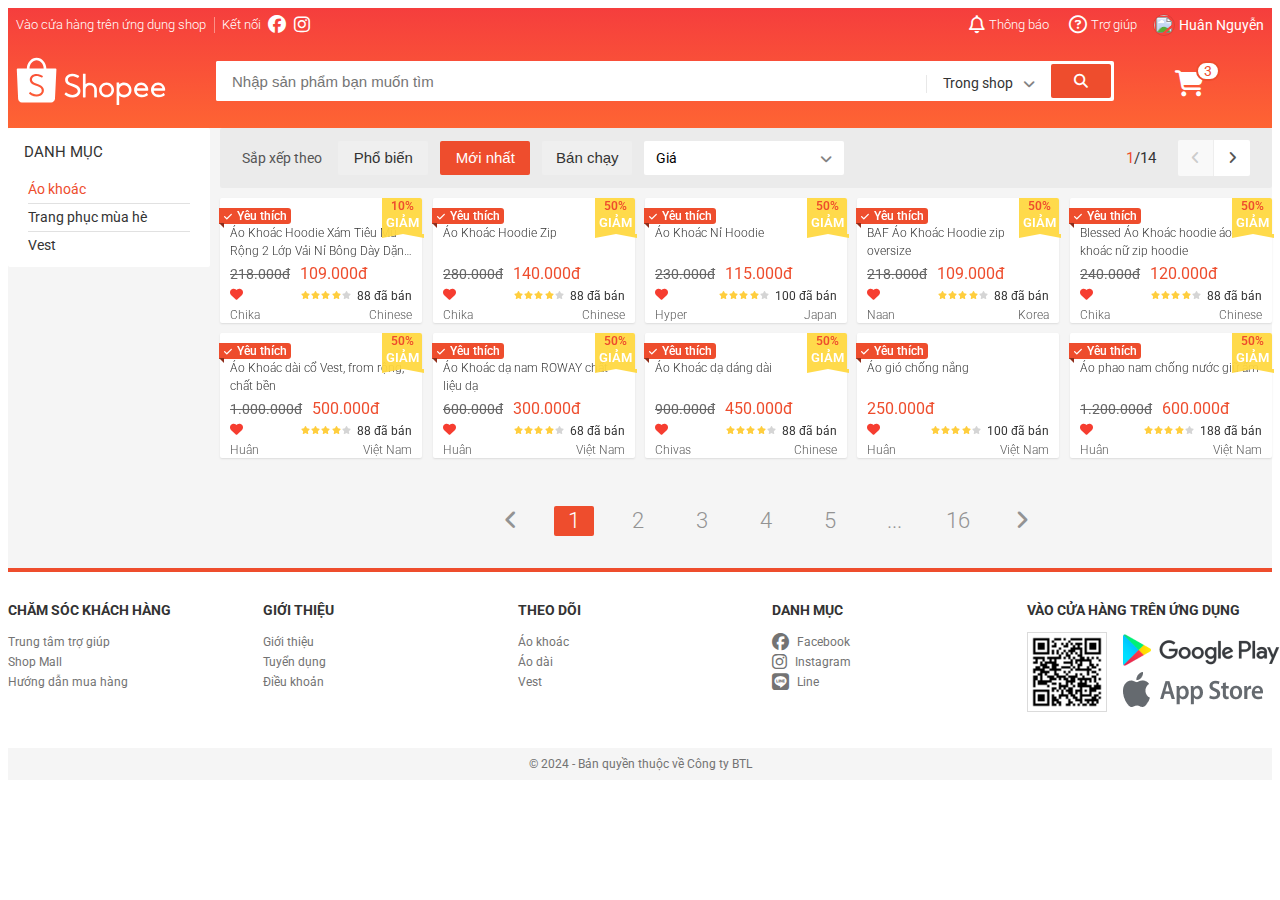
==== commit b28b8171: "last update today" ====
--- a/index.html
+++ b/index.html
@@ -117,6 +117,10 @@
                 </nav>
                 <!-- Header with search -->
                 <div class="header-with-search">
+                    <label for="mobile-search-checkbox" class="header__mobile-search">
+                        <i class="header__mobile-search-icon fas fa-search"></i>
+                    </label>
+
                     <div class="header__logo hide-on-tablet">
                         <a href="/" class="header__logo-link">
                             <svg class="header__logo-img" viewBox="0 0 192 65" >
@@ -126,6 +130,8 @@
                             </svg>
                         </a>
                     </div>
+
+                    <input type="checkbox" hidden id="mobile-search-checkbox" class="header__search-checkbox">
 
                     <div class="header__search">
                         <div class="header__search-input-wrap">
@@ -303,6 +309,20 @@
                     </div>
                 </div>
             </div>
+            <ul class="header__sort-bar">
+                <li class="header__sort-item">
+                    <a href="" class="header__sort-link">Liên Quan</a>
+                </li>
+                <li class="header__sort-item header__sort-item--active">
+                    <a href="" class="header__sort-link">Mới nhất</a>
+                </li>
+                <li class="header__sort-item">
+                    <a href="" class="header__sort-link">Bán chạy</a>
+                </li>
+                <li class="header__sort-item">
+                    <a href="" class="header__sort-link">Giá</a>
+                </li>
+            </ul>
         </header>
 
         <div class="app__container">
@@ -869,9 +889,9 @@
         <div class="modal__overlay">
 
         </div>
-        <div class="modal__body">    -->
-            <!-- Register form -->
-            <!-- <div class="auth-form">
+        <div class="modal__body">    
+             Register form
+            <div class="auth-form"> 
                 <div class="auth-form__container">
                     <div class="auth-form__header">
                         <h3 class="auth-form__heading"> Đăng Ký</h3>
@@ -919,10 +939,10 @@
                         </span>
                     </a>
                 </div>
-            </div>   -->
-
-            <!-- Login form -->
-            <!-- <div class="auth-form">
+            </div>  
+
+            Login form
+            <div class="auth-form"> 
                 <div class="auth-form__container">
                     <div class="auth-form__header">
                         <h3 class="auth-form__heading">Đăng Nhập</h3>
@@ -970,7 +990,7 @@
                 </div>
             </div>
         </div>
-    </div> -->
+    </div>  -->
 </body>
 
 </html>--- a/assest/css/base.css
+++ b/assest/css/base.css
@@ -9,7 +9,7 @@
     --header-height:120px;
     --navbar-height:34px;
     --header-with-search-height: calc(var(--header-height) - var(--navbar-height));
-    
+    --header-sort-bar-height:46px;
 }
 
 * {
--- a/assest/css/main.css
+++ b/assest/css/main.css
@@ -495,6 +495,17 @@
      margin: 0 8px;
 }
 
+.header__mobile-search {
+    display: none;
+    padding: 0 12px;
+
+}
+
+.header__mobile-search-icon {
+    font-size: 2.6rem;
+    color: var(--white-color);
+}
+
 .header__logo {
     width: 200px;
 }
@@ -502,6 +513,12 @@
 .header__logo-link {
     color :transparent;
     text-decoration: none;
+    display: block;
+    line-height: 0;
+}
+
+.header__search-checkbox:checked ~ .header__search {
+    display: flex;
 }
 
 .header__logo-img {
@@ -889,6 +906,52 @@
     line-height: 38px;
     color: var(--text-color);
     display: block;
+}
+/* header__sort-bar */
+.header__sort-bar {
+    position: fixed;
+    top: var(--header-height);
+    width: 100%;
+    height: var(--header-sort-bar-height);
+    background-color: var(--white-color);
+    list-style: none;
+    margin: 0;
+    padding-left: 0;
+    border-top: 1px solid #e5e5e5;
+    border-bottom: 1px solid #e5e5e5;
+    display: none;
+}
+
+.header__sort-item {
+    flex: 1;
+}
+
+.header__sort-link {
+    text-decoration: none;
+    color: var(--text-color);
+    font-size: 1.4rem;
+    display: block;
+    height: 100%;
+    line-height: var(--header-sort-bar-height);
+    text-align: center;
+}
+
+.header__sort-link::before {
+    content: "";
+    position: absolute;
+    top: 50%;
+    left: 0;
+    height: 60%;
+    border-left: 1px solid #8e8d8d;
+    transform: translateY(-50%);
+}
+
+.header__sort-item--active .header__sort-link {
+    color: var(--primary-color);
+}
+
+.header__sort-item:first-child .header__sort-link::before {
+    display: none;
 }
 
 /* App container */
--- a/assest/css/responsive.css
+++ b/assest/css/responsive.css
@@ -12,6 +12,12 @@
     }
     .hide-on-mobile-tablet {
         display: none;
+       
+    }
+    .header {
+        position: fixed;
+        z-index: 10;
+        top: 0;left: 0;right: 0;
     }
     .header__cart-list {
         position: fixed;
@@ -20,12 +26,27 @@
         width: 100%;
         padding: 0 calc((100% - 644px)/2);
     }
-    .header__cart-item-info {
+    .header__cart-list::after {
+        content: "";
+        display: block;
+        
+        height: 20px;
+        left: 60%;
+        background-color:transparent;
+    }
+    /* .header__cart-item-info {
         width: 60%;
         margin-right: 12px;
+    } */
+    /* .header__cart-list::after {
+        display: none;
+        width: 100%;
+    } */
+    .app__container {
+        margin-top: calc(var(--header-height) + var(--header-sort-bar-height));
     }
-    .header__cart-list::after {
-        display: none;
+    .header__sort-bar {
+        display: flex;
     }
 }
 
@@ -44,4 +65,44 @@
     .hide-on-mobile {
         display: none;
     }
+    .header-with-search {
+        justify-content: space-between;
+    }
+    .header__mobile-search {
+        display: flex;
+    }
+    .header__cart,
+    .header__logo {
+        width: unset;
+    }
+    .header__search {
+        position: fixed;
+        top: var(--header-height);
+        left: 0;
+        right: 0;
+        height: 46px;
+        box-shadow: 0 1px 2px rgba(0, 0, 0, 0.05);
+        z-index: 2;
+        padding: 0 16px;
+        animation: mobileSearch linear 0.3s;
+        display: none;
+    }
+    .header__search-history {
+        position: fixed;
+        width: 100%;
+        top: calc(var(--header-height) + var(--header-sort-bar-height));
+        left: 0;
+        box-shadow: 0 1px 2px rgba(0, 0, 0, 0.05);
+    }
+
+    @keyframes mobileSearch {
+        from {
+            opacity: 0;
+            top: calc(var(--header-height) / 2);
+        }
+        to {
+            opacity: 1;
+            top: var(--header-height);
+        }
+    }
 }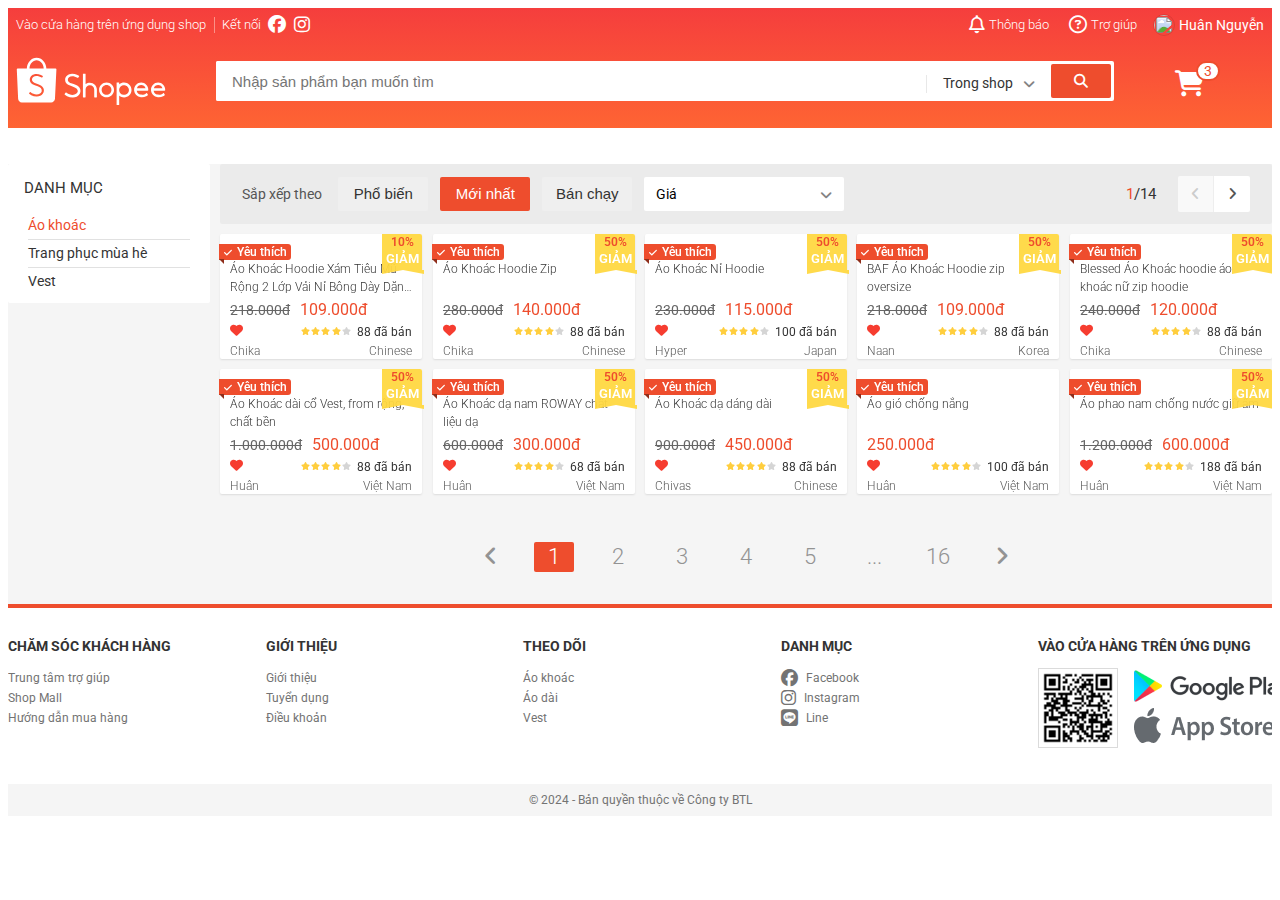
==== commit a71a3e3b: "update" ====
--- a/index.html
+++ b/index.html
@@ -327,8 +327,8 @@
 
         <div class="app__container">
             <div class="grid wide">
-                <div class="grid__row app__content">
-                    <div class="grid__column-2">
+                <div class="row sm-gutter app__content">
+                    <div class="col l-2 m-0 c-0">
                         <nav class="category">
                             <h3 class="category__heading"> Danh mục</h3>
             
@@ -346,7 +346,7 @@
                         </nav>
                     </div>
 
-                    <div class="grid__column-10">
+                    <div class="col l-10 m-12 c-12">
                         <div class="home-filter hide-on-mobile-tablet">
                             <span class="home-filter__label">Sắp xếp theo</span>
                             <button class="home-filter__btn btn">Phổ biến</button>
@@ -386,9 +386,9 @@
 
                         <div class="home-product">
                             <!-- Frid -> Row ->Column -->
-                            <div class="grid__row">
+                            <div class="row sm-gutter">
                                 <!-- Product item -->
-                                <div class="grid__column-2-4">
+                                <div class="col l-2-4 m-4 c-6">
                                     <a class="home-product-item" href="#">
                                         <img src="https://down-vn.img.susercontent.com/file/vn-11134201-7r98o-lz706egcjfs14b_tn.webp" alt="" class="home-product-item__img">
                                         <h4 class="home-product-item__name"> Áo Khoác Hoodie Xám Tiêu Mũ Rộng 2 Lớp Vải Nỉ Bông Dày Dặn Cao Cấp</h4>
@@ -425,7 +425,7 @@
                                     </a>
                                 </div>
                                 
-                                <div class="grid__column-2-4">
+                                <div class="col l-2-4 m-4 c-6">
                                     <a class="home-product-item" href="#">
                                         <img src="https://down-vn.img.susercontent.com/file/vn-11134207-7r98o-lzf19x0hjo9t24_tn.webp" alt="" class="home-product-item__img">
                                         <h4 class="home-product-item__name"> Áo Khoác Hoodie Zip</h4>
@@ -461,7 +461,7 @@
                                         </div>
                                     </a>
                                 </div>
-                                <div class="grid__column-2-4">
+                                <div class="col l-2-4 m-4 c-6">
                                     <a class="home-product-item" href="#">
                                         <img src="https://down-vn.img.susercontent.com/file/vn-11134201-7r98o-lz03to6kw2mlec_tn.webp" alt="" class="home-product-item__img">
                                         <h4 class="home-product-item__name"> Áo Khoác Nỉ Hoodie</h4>
@@ -497,7 +497,7 @@
                                         </div>
                                     </a>
                                 </div>
-                                <div class="grid__column-2-4">
+                                <div class="col l-2-4 m-4 c-6">
                                     <a class="home-product-item" href="#">
                                         <img src="https://down-vn.img.susercontent.com/file/cn-11134207-7r98o-lyqeu7i2porm9e_tn.webp" alt="" class="home-product-item__img">
                                         <h4 class="home-product-item__name"> BAF Áo Khoác Hoodie zip oversize</h4>
@@ -533,7 +533,7 @@
                                         </div>
                                     </a>
                                 </div>
-                                <div class="grid__column-2-4">
+                                <div class="col l-2-4 m-4 c-6">
                                     <a class="home-product-item" href="#">
                                         <img src="https://down-vn.img.susercontent.com/file/sg-11134201-7rdx8-lz6617pu0lqe2b_tn.webp" alt="" class="home-product-item__img">
                                         <h4 class="home-product-item__name"> Blessed Áo Khoác hoodie áo khoác nữ zip hoodie</h4>
@@ -569,7 +569,7 @@
                                         </div>
                                     </a>
                                 </div>
-                                <div class="grid__column-2-4">
+                                <div class="col l-2-4 m-4 c-6">
                                     <a class="home-product-item" href="#">
                                         <img src="	https://down-vn.img.susercontent.com/file/sg-11134298-7rbnl-lo7wc9qwyn8z02_tn.webp" alt="" class="home-product-item__img">
                                         <h4 class="home-product-item__name"> Áo Khoác dài cổ Vest, from rộng, chất bền</h4>
@@ -605,7 +605,7 @@
                                         </div>
                                     </a>
                                 </div>
-                                <div class="grid__column-2-4">
+                                <div class="col l-2-4 m-4 c-6">
                                     <a class="home-product-item" href="#">
                                         <img src="	https://down-vn.img.susercontent.com/file/sg-11134298-7rdw8-m15fe6kc5akzdc_tn.webp" alt="" class="home-product-item__img">
                                         <h4 class="home-product-item__name"> Áo Khoác dạ nam ROWAY chất liệu dạ</h4>
@@ -641,7 +641,7 @@
                                         </div>
                                     </a>
                                 </div>
-                                <div class="grid__column-2-4">
+                                <div class="col l-2-4 m-4 c-6">
                                     <a class="home-product-item" href="#">
                                         <img src="	https://down-vn.img.susercontent.com/file/vn-11134207-7r98o-ll30pf7t9yvxc5_tn.webp" alt="" class="home-product-item__img">
                                         <h4 class="home-product-item__name"> Áo Khoác dạ dáng dài</h4>
@@ -677,7 +677,7 @@
                                         </div>
                                     </a>
                                 </div>
-                                <div class="grid__column-2-4">
+                                <div class="col l-2-4 m-4 c-6">
                                     <a class="home-product-item" href="#">
                                         <img src="	https://down-vn.img.susercontent.com/file/vn-11134207-7r98o-lvffrc2363d9c7_tn.webp" alt="" class="home-product-item__img">
                                         <h4 class="home-product-item__name"> Áo gió chống nắng</h4>
@@ -713,7 +713,7 @@
                                         </div> -->
                                     </a>
                                 </div>
-                                <div class="grid__column-2-4">
+                                <div class="col l-2-4 m-4 c-6">
                                     <a class="home-product-item" href="#">
                                         <img src="https://down-vn.img.susercontent.com/file/vn-11134207-7ras8-m0o6ahmtv2j349_tn.webp" alt="" class="home-product-item__img">
                                         <h4 class="home-product-item__name"> Áo phao nam chống nước giữ ấm</h4>
@@ -790,8 +790,8 @@
 
         <footer class="footer">
             <div class="grid wide">
-                <div class="grid__row ">
-                    <div class="grid__column-2-4">
+                <div class="row ">
+                    <div class="col l-2-4 m-4 c-6">
                         <h3 class="footer__heading">Chăm sóc khách hàng</h3>
                         <ul class="footer-list">
                             <li class="footer-item">
@@ -805,7 +805,7 @@
                             </li>
                         </ul>
                     </div>
-                    <div class="grid__column-2-4">
+                    <div class="col l-2-4 m-4 c-6">
                         <h3 class="footer__heading">Giới thiệu</h3>
                         <ul class="footer-list">
                             <li class="footer-item">
@@ -820,7 +820,7 @@
                         </ul>
                     </div>
                    
-                    <div class="grid__column-2-4">
+                    <div class="col l-2-4 m-4 c-6">
                         <h3 class="footer__heading">Theo dõi</h3>
                         <ul class="footer-list">
                             <li class="footer-item">
@@ -835,7 +835,7 @@
                         </ul>
                     </div>
 
-                    <div class="grid__column-2-4">
+                    <div class="col l-2-4 m-4 c-6">
                         <h3 class="footer__heading">Danh mục</h3>
                         <ul class="footer-list">
                             <li class="footer-item">
@@ -859,7 +859,7 @@
                         </ul>
                     </div>
 
-                    <div class="grid__column-2-4">
+                    <div class="col l-2-4 m-4 c-6">
                         <h3 class="footer__heading">Vào cửa hàng trên ứng dụng</h3>
                         <div class="footer__download">
                             <img src="./assest/img/qrcode.png" alt="Download QR" class="footer__download-qr">
--- a/assest/css/main.css
+++ b/assest/css/main.css
@@ -1,3 +1,8 @@
+
+.app {
+    overflow: hidden;
+}
+
 .header {
     height: var(--header-height);
     background-image: linear-gradient(0, #fe6433 ,#f53e3d);
@@ -957,10 +962,11 @@
 /* App container */
 .app__container {
     background-color: #f5f5f5;
+    margin-top: 36px;
 }
 
 .app_content {
-    padding-top: 36px;
+    margin-top: 36px;
 }
 
 .category {
@@ -1285,6 +1291,7 @@
 
 .home-product__pagination {
     margin: 48px 0 32px 0;
+    padding-left: 0;
 }
 
 /* footer */
--- a/assest/css/grid.css
+++ b/assest/css/grid.css
@@ -274,21 +274,32 @@
     
 }
 
-/* PC medium */
+/* PC medium  resolution */
 @media (min-width: 1113px) {
     .row {
         margin-left: -12px;
         margin-right: -12px;
     }
+    .row.sm-gutter {
+        margin-left: -5px;
+        margin-right: -5px;
+        
+    }
     .col {
         padding-left: 12px;
         padding-right: 12px;
     }
+    .row.sm-gutter .col{
+        padding-left: 5px;
+        padding-right: 5px;
+    }
     .l-0 {
         display: none;
     }
     .l-1,
-    .l-2,.l-3,.l-4,
+    .l-2,
+    .l-2-4,
+    .l-3,.l-4,
     .l-5,
     .l-6,.l-7,.l-8,.l-9,.l-10,
     .l-11,.l-12 {
@@ -302,6 +313,10 @@
         flex: 0 0 16.66667%;
         max-width: 16.66667%;
     }
+    .l-2-4 {
+        flex: 0 0 20%;
+        max-width: 20%;
+    }
     
     .l-3 {
         flex:  0 0 25%;
@@ -406,15 +421,26 @@
         margin-left: -12px;
         margin-right: -12px;
     }
+    .wide .row.sm-gutter {
+        margin-left: -5px;
+        margin-right: -5px;
+    }
     .wide .col {
         padding-left: 12px;
         padding-right: 12px;
     }
+    .wide .row.sm-gutter .col {
+        padding-left: 5px;
+        padding-right:  5px;
+    }
     .wide .l-0 {
         display: none;
     }
     .wide .l-1,
-    .wide .l-2,.wide .l-3,.wide .l-4,
+    .wide .l-2,
+    .wide .l-2-4,
+    .wide .l-3,
+    .wide .l-4,
     .wide .l-5,
     .wide .l-6,.wide .l-7,.wide .l-8,.wide .l-9,.wide .l-10,
     .wide .l-11,.wide .l-12 {
@@ -428,6 +454,10 @@
         flex: 0 0 16.66667%;
         max-width: 16.66667%;
     }
+    .wide .l-2-4 {
+        flex: 0 0 20%;
+        max-width: 20%;
+    }
     
     .wide .l-3 {
         flex:  0 0 25%;
--- a/assest/css/responsive.css
+++ b/assest/css/responsive.css
@@ -94,6 +94,19 @@
         left: 0;
         box-shadow: 0 1px 2px rgba(0, 0, 0, 0.05);
     }
+    .app__content {
+        margin: 0 4px;
+    }
+
+    .pagination-item {
+        margin: 0;
+    }
+
+    .pagination-item__link {
+        --height: 28px;
+        font-size: 1.6rem;
+        min-width: 36px;
+    }
 
     @keyframes mobileSearch {
         from {
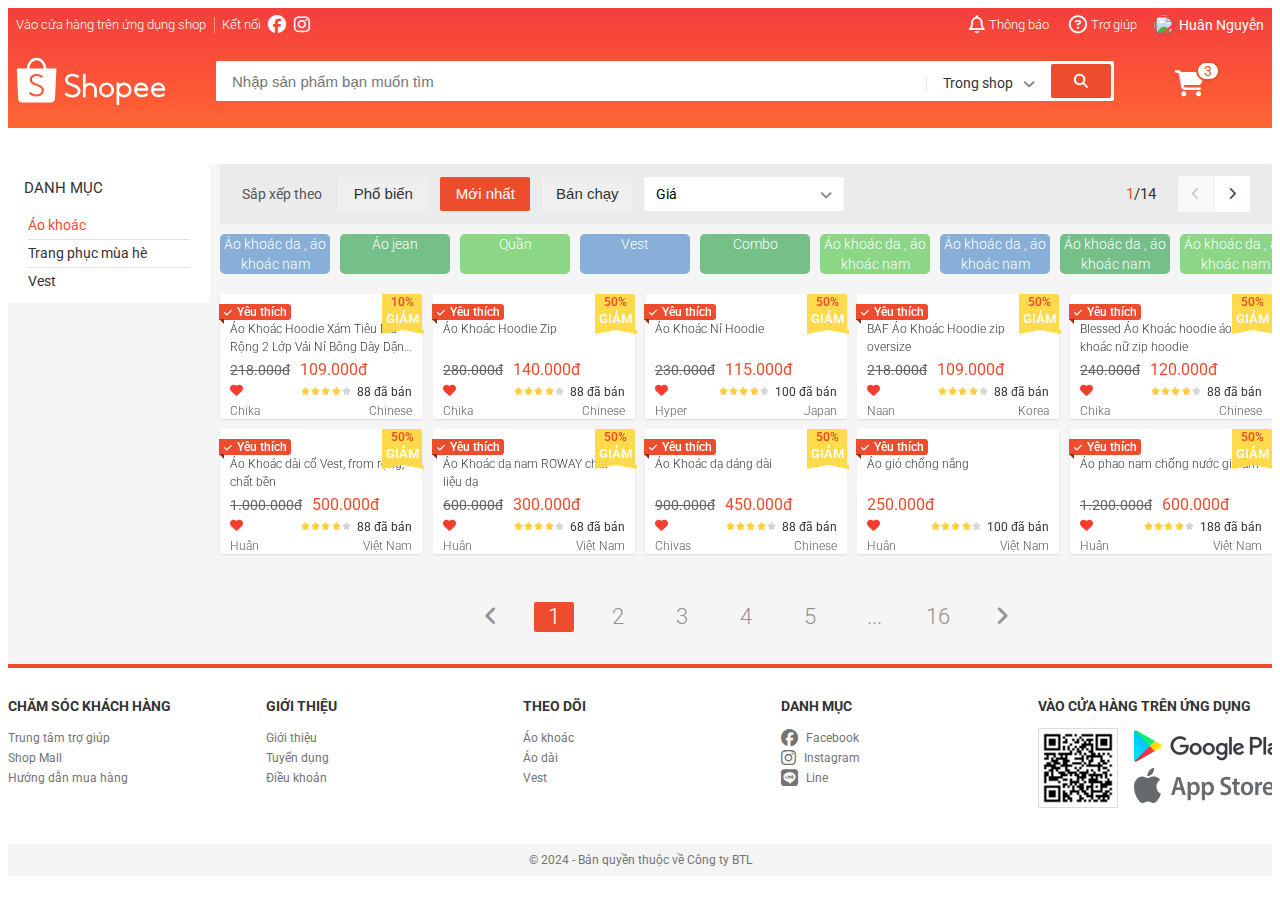
==== commit df961ded: "update" ====
--- a/index.html
+++ b/index.html
@@ -384,6 +384,38 @@
                             </div>
                         </div>
 
+                        <nav class="mobile-category">
+                            <ul class="mobile-category__list">
+                                <li class="mobile-category__item">
+                                    <a href="" class="mobile-category__link"> Áo khoác da , áo khoác nam</a>
+                                </li>
+                                <li class="mobile-category__item">
+                                    <a href="" class="mobile-category__link"> Áo jean</a>
+                                </li>
+                                <li class="mobile-category__item">
+                                    <a href="" class="mobile-category__link"> Quần</a>
+                                </li>
+                                <li class="mobile-category__item">
+                                    <a href="" class="mobile-category__link"> Vest</a>
+                                </li>
+                                <li class="mobile-category__item">
+                                    <a href="" class="mobile-category__link"> Combo </a>
+                                </li>
+                                <li class="mobile-category__item">
+                                    <a href="" class="mobile-category__link"> Áo khoác da , áo khoác nam</a>
+                                </li>
+                                <li class="mobile-category__item">
+                                    <a href="" class="mobile-category__link"> Áo khoác da , áo khoác nam</a>
+                                </li>
+                                <li class="mobile-category__item">
+                                    <a href="" class="mobile-category__link"> Áo khoác da , áo khoác nam</a>
+                                </li>
+                                <li class="mobile-category__item">
+                                    <a href="" class="mobile-category__link"> Áo khoác da , áo khoác nam</a>
+                                </li>
+                            </ul>
+                        </nav>
+
                         <div class="home-product">
                             <!-- Frid -> Row ->Column -->
                             <div class="row sm-gutter">
--- a/assest/css/main.css
+++ b/assest/css/main.css
@@ -551,6 +551,7 @@
     display: inline-block;
     padding: 0 12px;
     cursor: pointer;
+    -webkit-tap-highlight-color: transparent;
 }
 
 .header__cart-icon {
@@ -1020,6 +1021,61 @@
 
 .category-item__link:hover {
     color: var(--primary-color);
+}
+
+/* mobile category */
+.mobile-category {
+
+}
+
+.mobile-category__list {
+    display: flex;
+    list-style: none;
+    padding-left: 0;
+    min-width: 100%;
+    overflow-x: auto;
+}
+
+.mobile-category__item {
+    flex-shrink: 0;
+    margin-right: 10px;
+}
+
+.mobile-category__list::-webkit-scrollbar {
+    display: none;
+}
+
+.mobile-category__item:nth-of-type(3n + 1) .mobile-category__link {
+    background-color: #87afd8 ;
+}
+.mobile-category__item:nth-of-type(3n + 2) .mobile-category__link {
+    background-color: #75c088 ;
+}
+.mobile-category__item:nth-of-type(3n + 3) .mobile-category__link {
+    background-color: #8cd786 ;
+}
+
+.mobile-category__link {
+    --line-height: 2rem;
+    text-decoration: none;
+    color: var(--white-color);
+    font-size: 1.4rem;
+    line-height: var(--line-height);
+    height: calc(var(--line-height) * 2);
+    text-align: center;
+    overflow: hidden;
+    /* justify-content: center; */
+    /* justify-items: center; */
+    width: 110px;
+    display: block;
+    display: -webkit-box;
+    -webkit-box-orient: vertical;
+    -webkit-line-clamp: 3;
+    border-radius: 5px;
+    font-weight: 300;
+    user-select: none;
+    -webkit-user-select:none ;
+    /* -webkit-tap-highlight-color: transparent; */
 }
 
 /* Home sort + filter */
--- a/assest/css/responsive.css
+++ b/assest/css/responsive.css
@@ -47,6 +47,9 @@
     }
     .header__sort-bar {
         display: flex;
+    }
+    .app__content {
+        padding-top: 8px;
     }
 }
 
@@ -108,6 +111,10 @@
         min-width: 36px;
     }
 
+    /* .mobile-category__item::after {
+        text-decoration-color: brown;
+    } */
+
     @keyframes mobileSearch {
         from {
             opacity: 0;
